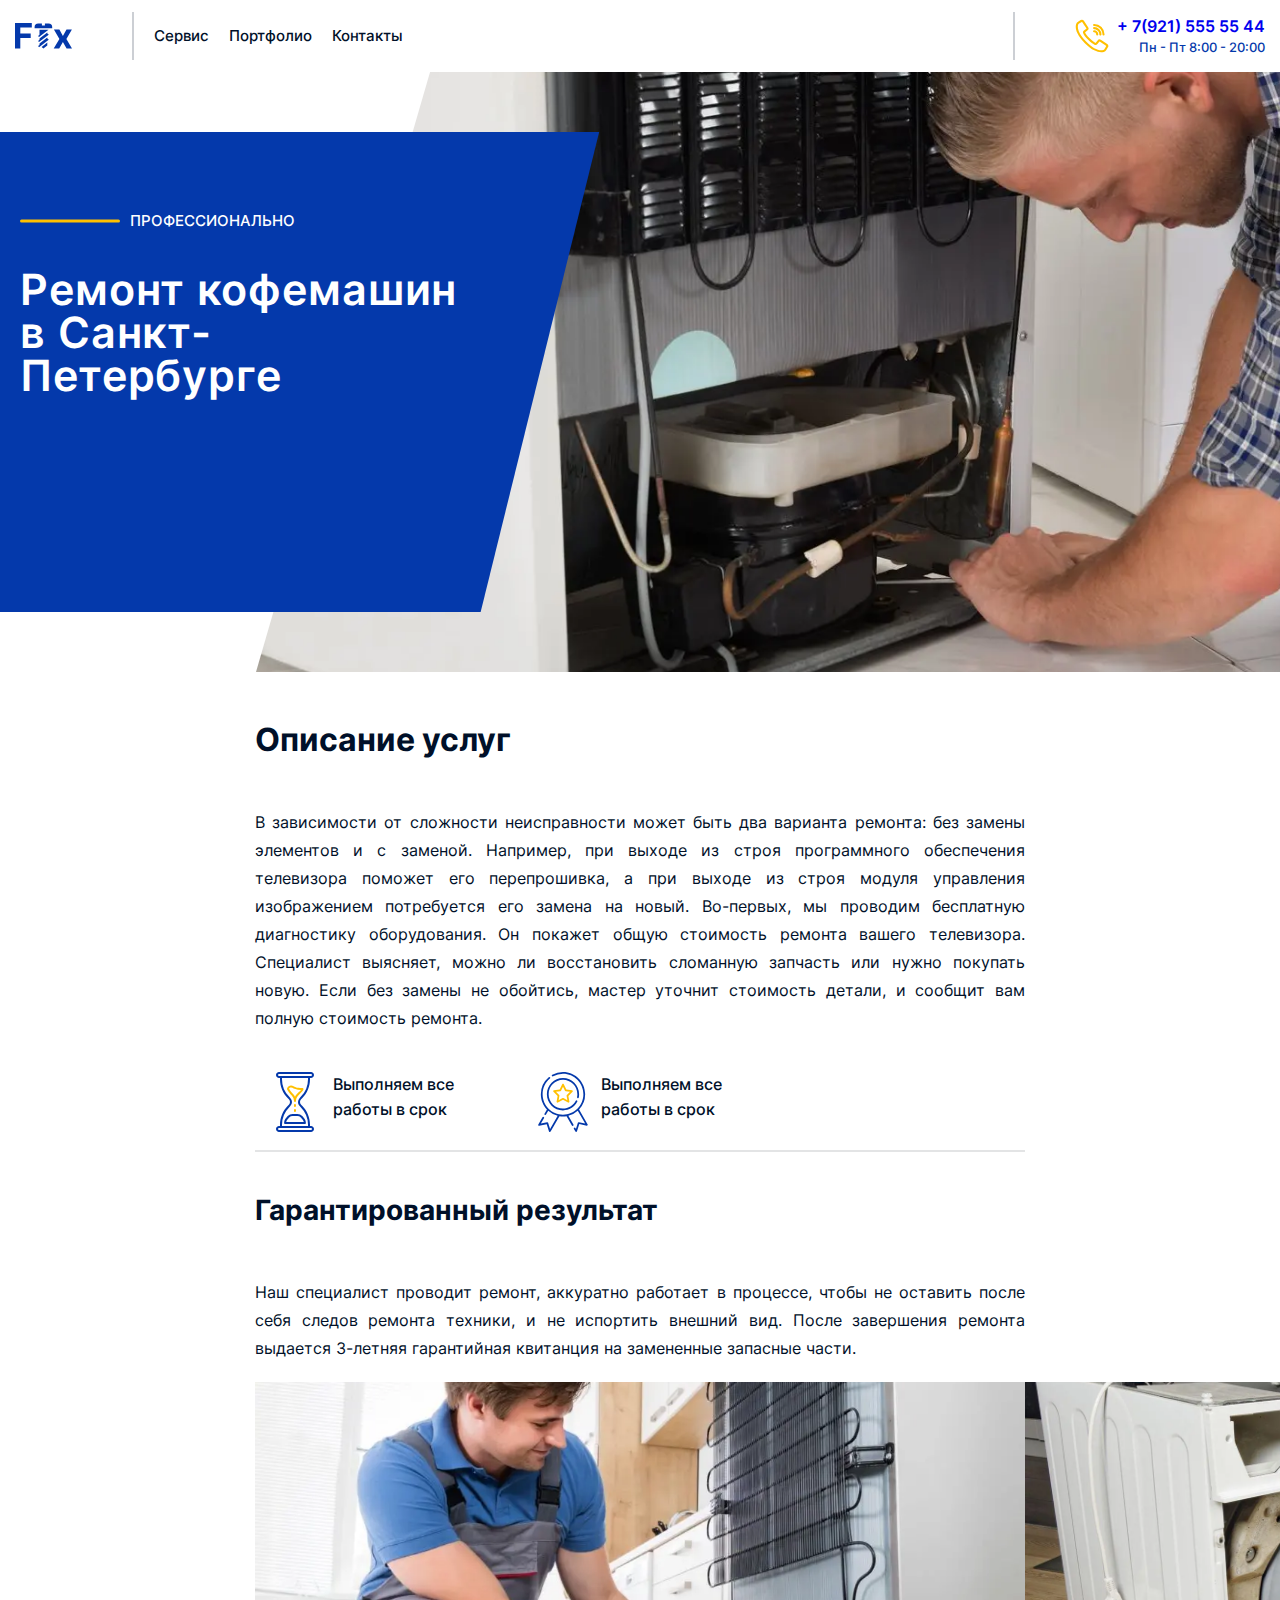
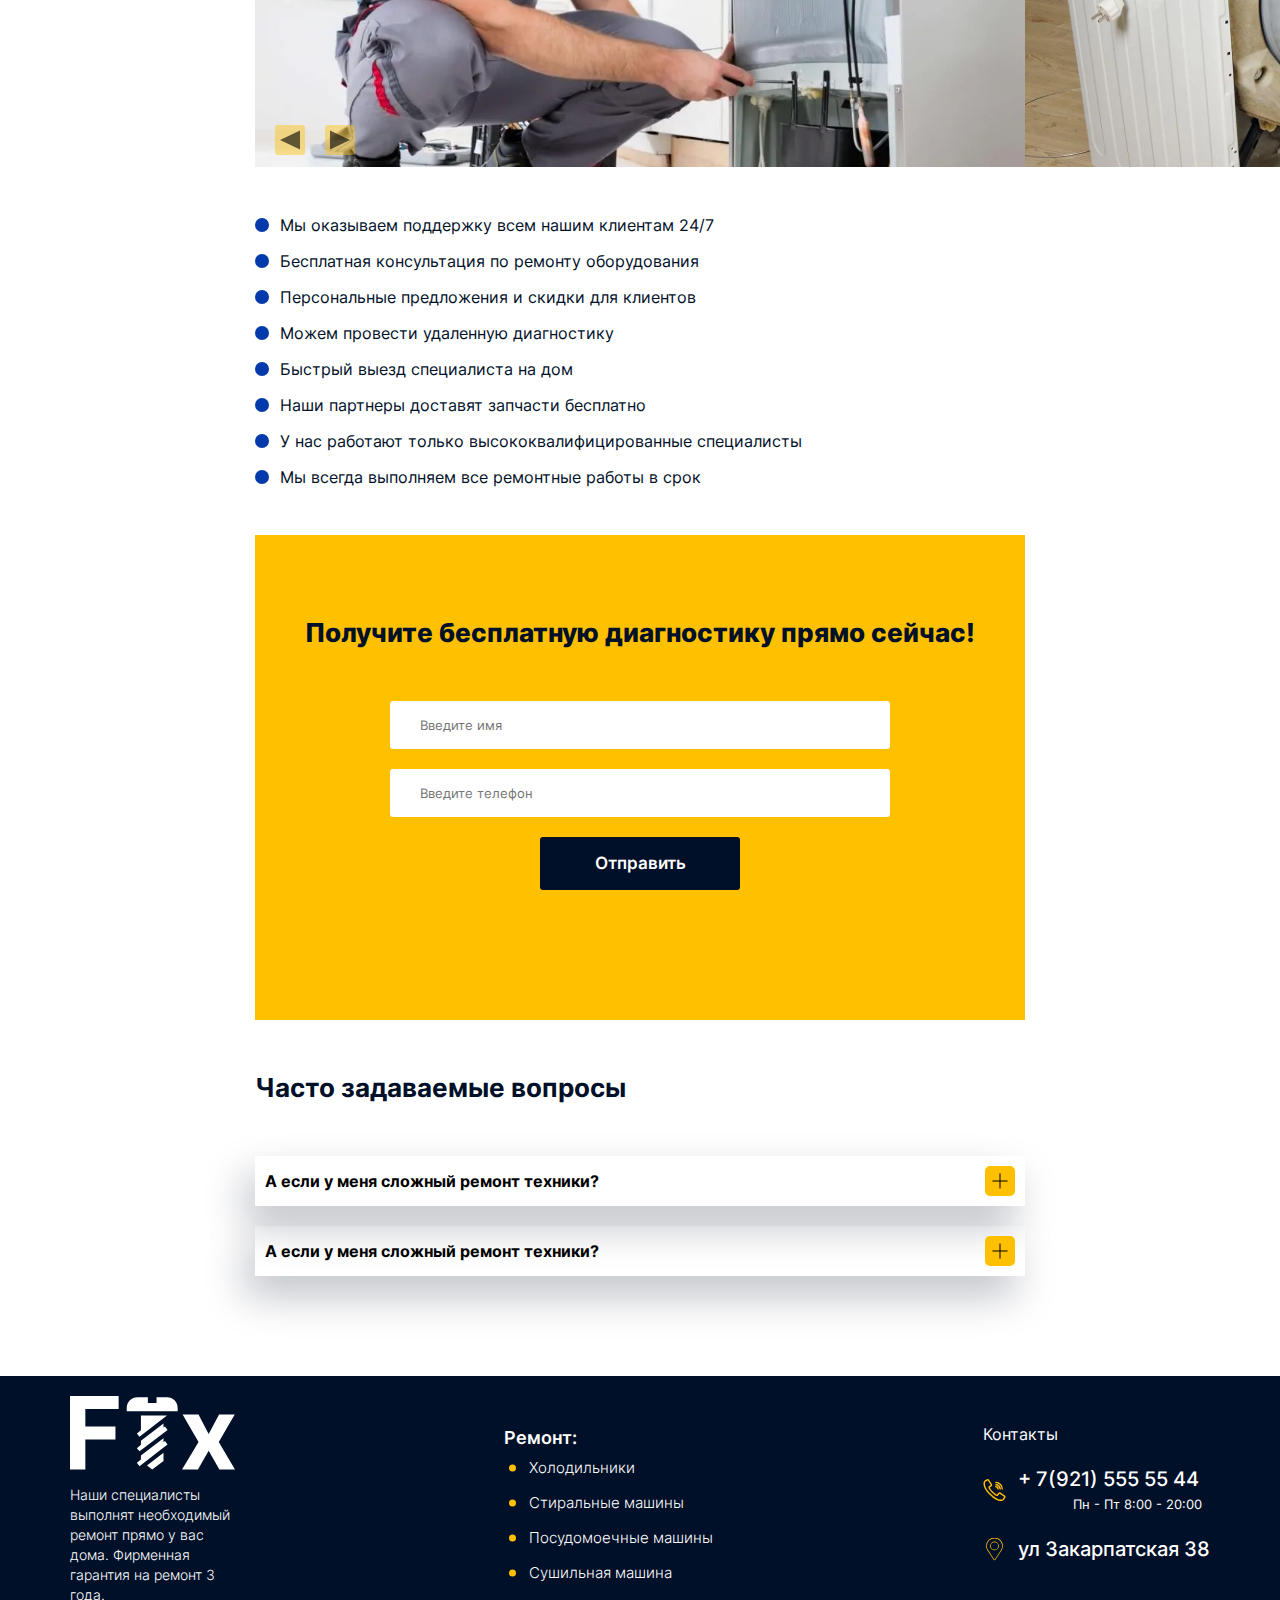
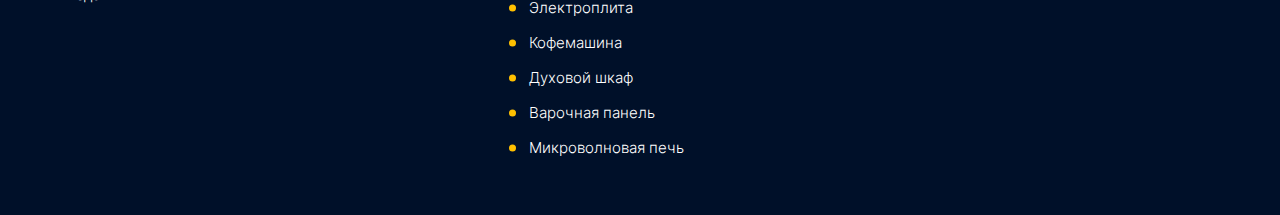
==== coffeemachine.html @ b2aaf870 "Add files via upload" ====
<!DOCTYPE html>
<html lang="ru">
  <head>
    <title>Ремонт кофемашин в Санкт-Петербурге | Название компании</title>
    <meta charset="UTF-8">
    <meta name="viewport" content="width=device-width, initial-scale=1.0">
    <meta name="description" content="Быстрый и качественный ремонт кофемашин любых марок в Санкт-Петербурге. Высококвалифицированные специалисты готовы решить любую проблему с вашей кофемашиной.">
    <meta name="keywords" content="">
    <meta name="format-detection" content="telephone=no">
    <link rel="stylesheet" href="css/libs/swiper-bundle.css">
    <link rel="stylesheet" href="css/style.min.css">
  </head>
  <body>
    <div class="wrapper">
      <header class="header">
        <div class="header__wrap _container _container_hd">
          <div class="header__logo"> <a href="index.html"> <img src="img/logo.svg" alt="логотип"></a></div>
          <div class="header__menu menu">
            <div class="menu__icon"><span></span></div>
            <nav class="menu__body">
              <ul class="menu__list">
                <li>
                  <button class="menu__link menu__link_btn">Cервис</button><span class="menu__arrow"></span>
                  <ul class="menu__sub-list">
                    <li><a class="menu__sub-link" href="refrigerator.html">Холодильник</a></li>
                    <li><a class="menu__sub-link" href="washer.html">Стиральная машина</a></li>
                    <li><a class="menu__sub-link" href="dishwasher.html">Посудомоечная машина</a></li>
                    <li><a class="menu__sub-link" href="dryer.html">Сушильная машина</a></li>
                    <li><a class="menu__sub-link" href="electric-stove.html">Электроплита</a></li>
                    <li><a class="menu__sub-link" href="coffeemachine.html">Кофемашина</a></li>
                    <li><a class="menu__sub-link" href="oven.html">Духовой шкаф</a></li>
                    <li><a class="menu__sub-link" href="cooktop.html">Варочная панель</a></li>
                    <li><a class="menu__sub-link" href="mikrovolnovka.html">Микроволновая печь</a></li>
                  </ul>
                </li>
                <li><a class="menu__link" href="portfolio.html">Портфолио</a></li>
                <li><a class="menu__link" href="contacts.html">Контакты</a></li>
              </ul>
            </nav>
          </div>
          <div class="header__contacts"> <a href="tel:+7111111111">+ 7(921) 555 55 44</a><span>Пн - Пт 8:00 - 20:00</span></div>
        </div>
      </header>
      <main class="main">
        <section class="intro">
          <div class="intro__wrapp _container_hd">
            <div class="intro__text"><span>профессионально</span>
              <h1>Ремонт кофемашин в Санкт-Петербурге</h1>
            </div>
            <div class="intro__img"> 
              <picture class="class">
                <source srcset="img/bg-main.webp" type="image/webp"/>
                <source srcset="img/bg-main.png" type="image/png"/><img src="img/bg-main.jpg" alt="ремонт бытовой техники"/>
              </picture>
            </div>
          </div>
        </section>
        <section class="description">
          <div class="description__wrap _container_single">
            <h2>Описание услуг</h2>
            <p>В зависимости от сложности неисправности может быть два варианта ремонта: без замены элементов и с заменой. Например, при выходе из строя программного обеспечения телевизора поможет его перепрошивка, а при выходе из строя модуля управления изображением потребуется его замена на новый. Во-первых, мы проводим бесплатную диагностику оборудования. Он покажет общую стоимость ремонта вашего телевизора. Специалист выясняет, можно ли восстановить сломанную запчасть или нужно покупать новую. Если без замены не обойтись, мастер уточнит стоимость детали, и сообщит вам полную стоимость ремонта.</p>
            <div class="advantag advantag_description">
              <div class="advantag__item"> 
                <div class="advantag__icon"> <img src="img/icons/clock.svg" alt="иконка"></div>
                <div class="advantag__title">Выполняем все работы в срок</div>
              </div>
              <div class="advantag__item"> 
                <div class="advantag__icon"> <img src="img/icons/warranty.svg" alt="иконка"></div>
                <div class="advantag__title">Выполняем все работы в срок</div>
              </div>
            </div>
            <h3>Гарантированный результат</h3>
            <p>Наш специалист проводит ремонт, аккуратно работает в процессе, чтобы не оставить после себя следов ремонта техники, и не испортить внешний вид. После завершения ремонта выдается 3-летняя гарантийная квитанция на замененные запасные части.</p>
            <div class="img-slider img-slider-article">
              <div class="swiper-wrapper">
                <div class="swiper-slide img-slider__item"> 
                  <picture class="class">
                    <source srcset="img/slid-01.webp" type="image/webp"/>
                    <source srcset="img/slid-01.png" type="image/png"/><img src="img/slid-01.jpg" alt=""/>
                  </picture>
                </div>
                <div class="swiper-slide img-slider__item"> 
                  <picture class="class">
                    <source srcset="img/slid-02.webp" type="image/webp"/>
                    <source srcset="img/slid-02.png" type="image/png"/><img src="img/slid-02.jpg" alt=""/>
                  </picture>
                </div>
                <div class="swiper-slide img-slider__item"> 
                  <picture class="class">
                    <source srcset="img/slid-03.webp" type="image/webp"/>
                    <source srcset="img/slid-03.png" type="image/png"/><img src="img/slid-03.jpg" alt=""/>
                  </picture>
                </div>
                <div class="swiper-slide img-slider__item"> 
                  <picture class="class">
                    <source srcset="img/slid-04.webp" type="image/webp"/>
                    <source srcset="img/slid-04.png" type="image/png"/><img src="img/slid-04.jpg" alt=""/>
                  </picture>
                </div>
              </div>
              <div class="slider-buttons">
                <button class="swiper-button-prev"></button>
                <button class="swiper-button-next"></button>
              </div>
            </div>
            <ul class="description__advantage-list advantage-list">
              <li>Мы оказываем поддержку всем нашим клиентам 24/7</li>
              <li>Бесплатная консультация по ремонту оборудования</li>
              <li>Персональные предложения и скидки для клиентов</li>
              <li>Можем провести удаленную диагностику</li>
              <li>Быстрый выезд специалиста на дом</li>
              <li>Наши партнеры доставят запчасти бесплатно</li>
              <li>У нас работают только высококвалифицированные специалисты</li>
              <li>Мы всегда выполняем все ремонтные работы в срок</li>
            </ul>
          </div>
        </section>
        <section class="feedback feedback-article _container_single">
          <div class="feedback__form feedback-article__form">
            <form class="form" action="#" method="POST" enctype="multipart/form-data"> 
              <h5 class="feedback-article__title">Получите бесплатную диагностику прямо сейчас!</h5>
              <label class="form__label">
                <input class="form__input input-name" type="text" data-validate-field="name" name="Имя" placeholder="Введите имя">
              </label>
              <label class="form__label">
                <input class="form__input input-tel" type="tel" data-validate-field="tel" name="Телефон" placeholder="Введите телефон">
              </label>
              <button class="form__button button">Отправить</button>
            </form>
          </div>
        </section>
        <section class="question">
          <div class="question__wrap _container_single">
            <h4>Часто задаваемые вопросы</h4>
            <ul class="accordion__list">
              <li class="accordion">
                <button class="accordion__control" aria-expanded="false"><span class="accordion__title">А если у меня сложный ремонт техники?</span><span class="accordion__icon"></span></button>
                <div class="accordion__content" aria-hidden="true">
                  <p>Наш специалист приедет к вам домой, проведет диагностику и предложит варианты решения проблемы. И только после вашего согласия начнется ремонт.</p>
                </div>
              </li>
              <li class="accordion">
                <button class="accordion__control" aria-expanded="false"><span class="accordion__title">А если у меня сложный ремонт техники?</span><span class="accordion__icon"></span></button>
                <div class="accordion__content" aria-hidden="true">
                  <p>Наш специалист приедет к вам домой, проведет диагностику и предложит варианты решения проблемы. И только после вашего согласия начнется ремонт.</p>
                </div>
              </li>
            </ul>
          </div>
        </section>
      </main>
      <footer class="footer">
        <div class="footer__wrap _container">
          <div class="footer__logo">
            <div class="footer__logo-img"><img src="img/logo-wite.svg" alt="логотип"></div>
            <div class="footer__descr">Наши специалисты выполнят необходимый ремонт прямо у вас дома. Фирменная гарантия на ремонт 3 года.</div>
          </div>
          <ul class="footer__menu">Ремонт:
            <li class="footer__item"><a class="footer__link" href="/refrigerator.html">Холодильники</a></li>
            <li class="footer__item"><a class="footer__link" href="/washer.html">Стиральные машины</a></li>
            <li class="footer__item"><a class="footer__link" href="/dishwasher.html">Посудомоечные машины</a></li>
            <li class="footer__item"><a class="footer__link" href="/dryer.html">Сушильная машина</a></li>
            <li class="footer__item"><a class="footer__link" href="/electric-stove.html">Электроплита</a></li>
            <li class="footer__item"><a class="footer__link" href="/coffeemachine.html">Кофемашина</a></li>
            <li class="footer__item"><a class="footer__link" href="/oven.html">Духовой шкаф</a></li>
            <li class="footer__item"><a class="footer__link" href="/cooktop.html">Варочная панель</a></li>
            <li class="footer__item"><a class="footer__link" href="/mikrovolnovka.html">Микроволновая печь</a></li>
          </ul>
          <div class="footer__contacts">Контакты<a class="footer__contacts-tel" href="tel:">+ 7(921) 555 55 44 <span>Пн - Пт 8:00 - 20:00</span></a>
            <div class="footer__contacts-locatio">ул Закарпатская 38</div>
          </div>
        </div>
      </footer>
    </div>
    <script src="js/libs/inputmask.min.js"></script>
    <script src="js/libs/just-validate.min.js"></script>
    <script src="js/libs/swiper-bundle.js"></script>
    <script src="js/script.min.js"></script>
  </body>
</html>
---- css/style.min.css ----
@font-face{font-family:Inter;font-display:swap;src:url(../fonts/Inter-Extra.woff) format("woff"),url(../fonts/Inter-Extra.woff2) format("woff2");font-weight:800;font-style:normal}@font-face{font-family:Inter;font-display:swap;src:url(../fonts/Inter-Bold.woff) format("woff"),url(../fonts/Inter-Bold.woff2) format("woff2");font-weight:700;font-style:normal}@font-face{font-family:Inter;font-display:swap;src:url(../fonts/Inter-SemiBold.woff) format("woff"),url(../fonts/Inter-SemiBold.woff2) format("woff2");font-weight:600;font-style:normal}@font-face{font-family:Inter;font-display:swap;src:url(../fonts/Inter-Medium.woff) format("woff"),url(../fonts/Inter-Medium.woff2) format("woff2");font-weight:500;font-style:normal}@font-face{font-family:Inter;font-display:swap;src:url(../fonts/Inter-Regular.woff) format("woff"),url(../fonts/Inter-Regular.woff2) format("woff2");font-weight:400;font-style:normal}@font-face{font-family:Inter;font-display:swap;src:url(../fonts/Inter-Light.woff) format("woff"),url(../fonts/Inter-Light.woff2) format("woff2");font-weight:300;font-style:normal}*{padding:0;margin:0;border:0;-webkit-transition:all 0s ease 0s;-o-transition:all 0s ease 0s;transition:all 0s ease 0s}*,:after,:before{-webkit-box-sizing:border-box;box-sizing:border-box}:active,:focus{outline:0}a:active,a:focus{outline:0}aside,footer,header,nav,section{display:block}body,html{height:100%;min-width:320px}body{line-height:1;font-family:inter;-ms-text-size-adjust:100%;-moz-text-size-adjust:100%;-webkit-text-size-adjust:100%}button,input,textarea{font-family:inter}input::-ms-clear{display:none}button{cursor:pointer}button::-moz-focus-inner{padding:0;border:0}a,a:visited{text-decoration:none}a:hover{text-decoration:none}ul li{list-style:none}img{vertical-align:top}h1,h2,h3,h4,h5,h6{font-weight:inherit;font-size:inherit}body{color:#001029;font-size:16px;font-style:normal;font-weight:400}body._lock{overflow:hidden}.wrapper{position:relative;width:100%;min-height:100%;overflow:hidden;display:-webkit-box;display:-ms-flexbox;display:flex;-webkit-box-orient:vertical;-webkit-box-direction:normal;-ms-flex-direction:column;flex-direction:column;-webkit-box-pack:justify;-ms-flex-pack:justify;justify-content:space-between}._container{max-width:1170px;padding:0 15px;margin:0 auto}._container_hd{padding:0 15px;max-width:1920px;margin:0 auto}._container_single{padding:0 15px;max-width:800px;margin:0 auto}h2,h3,h4,h5{font-weight:700;line-height:36px}h2{font-size:32px}h3{font-size:28px}h4,h5{font-size:26px}.title{display:inline-block;position:relative;padding:20px 0;color:#001029;text-align:right}.title__span{padding-left:120px;position:absolute;right:0;top:0;font-weight:500;font-size:15px;line-height:18px;text-transform:uppercase}.title__span::before{position:absolute;content:"";width:100px;height:3px;background-color:#ffc000;left:0;top:50%;-webkit-transform:translateY(-50%);-ms-transform:translateY(-50%);transform:translateY(-50%)}.title__title{font-size:32px;font-weight:800;line-height:42px}.title_wite{color:#fff}.menu__icon{display:none}.menu__body{padding:5px 0}.menu__list>li{position:relative;margin:0 0 0 20px}.menu__link{font-weight:500;font-size:15px;line-height:18px;color:#001029}.menu__link_btn{background:0 0}.menu__link:hover{color:#ffc000}.menu__sub-list{position:absolute;top:100%;left:0;background-color:#f8f8f8;min-width:350px}.menu__sub-list li{margin:0 0 10px 0}.menu__sub-list li:last-child{margin:0}.menu__sub-link{color:#001029;padding:15px 40px 15px 40px;display:block}.menu__sub-link:hover{background-color:#ffc000}.menu__arrow{display:none}body._pc .menu__list>li:hover .menu__sub-list{opacity:1;visibility:visible;-webkit-transform:translate(0,0);-ms-transform:translate(0,0);transform:translate(0,0);pointer-events:all;z-index:99}body._touch .menu__list>li{display:-webkit-box;display:-ms-flexbox;display:flex;-webkit-box-align:center;-ms-flex-align:center;align-items:center}body._touch .menu__link{-webkit-box-flex:1;-ms-flex:1 1 auto;flex:1 1 auto}body._touch .menu__arrow{display:block;width:0;height:0;margin:0 0 0 5px;-webkit-transition:-webkit-transform .3s ease 0s;transition:-webkit-transform .3s ease 0s;-o-transition:transform .3s ease 0s;transition:transform .3s ease 0s;transition:transform .3s ease 0s,-webkit-transform .3s ease 0s;border-left:5px solid transparent;border-right:5px solid transparent;border-top:10px solid #fff}body._touch .menu__list>li._active .menu__sub-list{opacity:1;visibility:visible;-webkit-transform:translate(0,0);-ms-transform:translate(0,0);transform:translate(0,0);pointer-events:all}body._touch .menu__list>li._active .menu__arrow{-webkit-transform:rotate(-180deg);-ms-transform:rotate(-180deg);transform:rotate(-180deg)}.header__wrap{height:72px;display:-webkit-box;display:-ms-flexbox;display:flex;-webkit-box-pack:justify;-ms-flex-pack:justify;justify-content:space-between;-webkit-box-align:center;-ms-flex-align:center;align-items:center}.header__logo{padding-left:15px}.header__menu{-webkit-box-flex:1;-ms-flex:1 1 100%;flex:1 1 100%;margin:0 60px;border-left:solid 2px #cccfd4;border-right:solid 2px #cccfd4}.header__contacts{padding-left:34px;padding-right:15px;-webkit-box-flex:0;-ms-flex:0 0 205px;flex:0 0 205px;text-align:right;font-weight:600;font-size:16px;line-height:19px;color:#0439ab;background-image:url(../img/icons/phone.svg);background-repeat:no-repeat;background-position:left center}.header__contacts span{margin-top:3px;display:block;font-weight:500;font-size:13px;line-height:16px}.intro{padding:80px 0;background-color:#0439ab}.intro__text{background-color:#0439ab;color:#fff}.intro__text span{position:relative;padding-left:110px;font-size:15px;font-weight:500;text-transform:uppercase}.intro__text span::before{content:"";position:absolute;z-index:1;height:3px;width:100px;left:0;top:50%;-webkit-transform:translateY(-50%);-ms-transform:translateY(-50%);transform:translateY(-50%);background-color:#ffc000;border-radius:3px}.intro__text h1{margin-top:40px;font-size:43px;font-weight:600;letter-spacing:.9px}.intro__img{display:none}.services__wrap{padding:100px 0;text-align:center}.services__list{padding:25px 0;display:-webkit-box;display:-ms-flexbox;display:flex;-webkit-box-orient:vertical;-webkit-box-direction:normal;-ms-flex-direction:column;flex-direction:column;text-align:left}.service{border:solid 1px #e3e4e5;border-radius:6px;margin:20px 0;padding:50px 50px 40px 50px;color:#001029;font-size:15px;font-weight:600;-webkit-transition:all .3s ease-in-out;-o-transition:all .3s ease-in-out;transition:all .3s ease-in-out;background-position:1160px;background-repeat:no-repeat;background-size:cover}.service__img{position:relative;margin-bottom:25px;width:60px;height:60px}.service__img img{position:absolute;left:0;top:0;width:100%;height:100%;-o-object-fit:contain;object-fit:contain}.service__img::before{position:absolute;content:"";right:-30px;top:-25px;width:75px;height:75px;border-radius:50%;background-color:#efefef}.service__title{margin-bottom:15px;font-size:20px}.service__price{color:#7e7f80;margin-bottom:80px}.service__link{position:relative;color:#001029}.service__link:after{content:"";position:absolute;right:-50px;top:50%;width:40px;height:40px;-webkit-transform:translateY(-50%);-ms-transform:translateY(-50%);transform:translateY(-50%);background-color:#ffc000;border-radius:5px}.service__link::before{content:"";-webkit-clip-path:polygon(40% 30%,40% 70%,60% 50%);clip-path:polygon(40% 30%,40% 70%,60% 50%);position:absolute;z-index:10;right:-50px;top:50%;width:40px;height:40px;-webkit-transform:translateY(-50%);-ms-transform:translateY(-50%);transform:translateY(-50%);background-color:#001029}.service:hover{background-position:center;background-repeat:no-repeat;background-size:cover;color:#fff}.service:hover .service__link,.service:hover .service__price{-webkit-transition:all .3s ease-in-out;-o-transition:all .3s ease-in-out;transition:all .3s ease-in-out;color:#fff}.work{position:relative}.work::before{position:absolute;z-index:1;content:"";height:150px;width:100%;-webkit-clip-path:polygon(0 0,100% 0,100% 100%,0 100%);clip-path:polygon(0 0,100% 0,100% 100%,0 100%);left:0;top:0;background-color:#e3e4e5}.work__number{padding:40px 0;z-index:5;position:relative}.number{display:-webkit-box;display:-ms-flexbox;display:flex;-webkit-box-pack:justify;-ms-flex-pack:justify;justify-content:space-between}.number__item{-webkit-box-flex:1;-ms-flex:1 0 140px;flex:1 0 140px;padding:10px}.number__value{display:inline-block;position:relative;font-weight:700;font-size:30px;color:#0439ab}.number__value_plus::after{position:absolute;content:"";width:20px;height:20px;right:-15px;top:-15px;background-image:url(../img/icons/plus.svg);background-size:contain;background-repeat:no-repeat}.number__value_precent::after{position:absolute;z-index:10;content:"";width:20px;height:20px;right:-15px;top:-15px;background-image:url(../img/icons/precent.svg);background-size:contain;background-repeat:no-repeat}.number__descr{font-weight:600;font-size:15px;line-height:22px}._no-webp .work-stage{background:-webkit-gradient(linear,left top,left bottom,from(rgba(4,57,171,.85))),url(../img/bg-work.png)}._no-webp .work-stage{background:-o-linear-gradient(rgba(4,57,171,.85)),url(../img/bg-work.png)}._no-webp .work-stage{background:linear-gradient(rgba(4,57,171,.85)),url(../img/bg-work.png)}.work-stage{margin-top:-50px;padding:100px 0;background-position:center}.work-stage__wrap{text-align:center}.work-stage__list{margin-top:50px;display:-webkit-box;display:-ms-flexbox;display:flex;-ms-flex-wrap:wrap;flex-wrap:wrap}.work-stage__item{-webkit-box-flex:1;-ms-flex:1 1 100%;flex:1 1 100%;color:#fff;margin:40px auto;padding:20px;-webkit-box-align:center;-ms-flex-align:center;align-items:center;z-index:3}.work-stage__img{position:relative;margin:0 auto;width:180px;height:180px;border-radius:50%;background-color:#fff}.work-stage__img img{position:absolute;width:60%;height:60%;left:50%;top:50%;-webkit-transform:translate(-50%,-50%);-ms-transform:translate(-50%,-50%);transform:translate(-50%,-50%);border-bottom:solid 3px #ffc000;-o-object-fit:contain;object-fit:contain}.work-stage__title{font-weight:700;font-size:26px;line-height:31px;margin:15px 0}.work-stage__descr{font-weight:400;font-size:15px;line-height:24px}.advantages{padding:110px 0}.advantages__wrap{display:-webkit-box;display:-ms-flexbox;display:flex;-webkit-box-orient:vertical;-webkit-box-direction:normal;-ms-flex-direction:column;flex-direction:column}.advantages__descr{text-align:center}.advantages__paragraph{font-size:15px;line-height:25px;text-align:justify;padding-bottom:30px}.advantages__items{text-align:left}.advantages__img-wrap{position:relative}.advantages__img{margin-top:50px;position:relative;width:100%;padding-bottom:100%;overflow:hidden}.advantages__img img{position:absolute;width:100%;height:auto;top:0;left:0}.advantages__number{color:#0439ab;padding:10px;position:absolute;width:100px;height:100px;bottom:-30px;right:0;background-color:#fff;border-left:solid 2px #ffc000;font-size:30px;font-weight:800;text-transform:uppercase;display:block}.advantages__number span{margin-top:10px;display:block;font-size:13px;font-weight:600;color:#001029;text-transform:none}.advantages__number::after{position:absolute;content:"";width:20px;height:20px;right:0;top:2px;background-image:url(../img/icons/plus.svg);background-size:contain;background-repeat:no-repeat}.advantag{display:-webkit-box;display:-ms-flexbox;display:flex;-ms-flex-wrap:wrap;flex-wrap:wrap;margin:0 -10px;margin-bottom:20px}.advantag__item{padding:10px;display:-webkit-box;display:-ms-flexbox;display:flex}.advantag__icon{position:relative;-webkit-box-flex:0;-ms-flex:0 0 60px;flex:0 0 60px;width:60px;height:60px}.advantag__icon img{position:absolute;width:100%;height:100%;left:0;top:0}.advantag__title{-webkit-box-flex:0;-ms-flex:0 1 180px;flex:0 1 180px;margin-left:8px;font-weight:500;font-size:16px;line-height:25px}.director{border-top:solid 1px #e3e4e5;padding-top:20px;display:-webkit-box;display:-ms-flexbox;display:flex;-webkit-box-align:center;-ms-flex-align:center;align-items:center}.director__img{position:relative;width:90px;height:90px;border-radius:50%;overflow:hidden}.director__img img{position:absolute;left:0;top:0;width:100%;height:100%;-o-object-fit:cover;object-fit:cover}.director__data{margin-left:30px;display:block;font-weight:500;font-size:18px;line-height:25px;text-transform:uppercase}.director__data span{display:block;font-size:15px;line-height:25px;color:#7e7f80;text-transform:none}.feedback{position:relative;background-color:#0439ab}.feedback__wrap{background-color:#e3e4e5;padding:40px 0}.feedback__contacts{display:-webkit-box;display:-ms-flexbox;display:flex;-webkit-box-orient:vertical;-webkit-box-direction:normal;-ms-flex-direction:column;flex-direction:column;-webkit-box-align:center;-ms-flex-align:center;align-items:center}.feedback__form{background-color:#ffc000;padding:50px 0}.title__descr{font-weight:500;font-size:11px;line-height:16px}.contacts-form__link{position:relative;font-weight:600;font-size:20px;line-height:25px;padding-left:60px;margin-top:40px}.contacts-form__link::before{position:absolute;content:"";width:40px;height:40px;left:0;top:50%;-webkit-transform:translateY(-50%);-ms-transform:translateY(-50%);transform:translateY(-50%);background-image:url(../img/icons/phone.svg);background-repeat:no-repeat;background-position:center;background-size:40%;background-color:#fff;border-radius:50%}.contacts-form__mode{position:absolute;left:62px;top:-15px;font-weight:500;font-size:13px;line-height:13px;color:#001029}.form{display:-webkit-box;display:-ms-flexbox;display:flex;-webkit-box-orient:vertical;-webkit-box-direction:normal;-ms-flex-direction:column;flex-direction:column;padding:80px 20px}.form__select{margin:0 auto 20px;padding:16px 30px 16px 30px;border-radius:3px;max-width:500px;width:100%}.form__label{margin:auto;margin-bottom:20px;max-width:500px;width:100%}.form__input{width:100%;padding:16px 30px 16px 30px;border-radius:3px}.form__button{margin:auto;border-radius:3px;padding:16px 30px 16px 30px;max-width:200px;width:100%;background-color:#001029;color:#fff;-webkit-transition:background-color .3s ease-in-out;-o-transition:background-color .3s ease-in-out;transition:background-color .3s ease-in-out;font-weight:600;font-size:17px;line-height:21px}.form__button:hover{background-color:#0439ab}.img-slider__item{position:relative;width:100%;padding-bottom:50%;overflow:hidden}.img-slider__item img{position:absolute;left:0;right:0;width:100%;height:100%;-o-object-fit:cover;object-fit:cover}.text-slider{position:relative;margin-top:50px;overflow:hidden;padding-bottom:50px}.text-slider__wrap{text-align:center}.text-slider__item{text-align:left}.text-slider__reviews{position:relative;font-weight:500;font-size:15px;line-height:24px;color:#4c4c4d;padding-left:20px;margin-bottom:20px}.text-slider__reviews::before{position:absolute;content:"";left:0;top:0;width:3px;height:100%;background-color:#ffc000}.text-slider__person{display:-webkit-box;display:-ms-flexbox;display:flex;-webkit-box-align:center;-ms-flex-align:center;align-items:center}.text-slider__img{position:relative;width:100px;height:100px;border-radius:50%;overflow:hidden}.text-slider__img img{position:absolute;left:0;top:0;width:100%;height:100%;-o-object-fit:cover;object-fit:cover}.text-slider__client{margin-left:30px;font-weight:600;font-size:18px;line-height:24px;color:#000}.text-slider__client span{display:block;font-weight:400;font-size:13px;line-height:24px;text-transform:uppercase;color:#001029}.slider-buttons{width:100px;height:40px;position:absolute;z-index:5;left:50%;bottom:0;-webkit-transform:translateX(-50%);-ms-transform:translateX(-50%);transform:translateX(-50%)}.swiper-button-next,.swiper-button-prev{position:absolute;width:30px;height:30px;border-radius:3px;background-color:#ffc000}.swiper-button-next::after,.swiper-button-prev::after{content:"";width:100%;height:100%;background-repeat:no-repeat;background-position:center;background-size:20px 20px}.swiper-button-prev::after{background-image:url(../img/icons/arow-l.svg)}.swiper-button-next::after{background-image:url(../img/icons/arow-r.svg)}.footer{background-color:#001029;padding:20px 0}.footer__logo-img{position:relative;width:165px;height:74px}.footer__logo-img img{position:absolute;left:0;top:0;width:100%;height:100%;-o-object-fit:contain;object-fit:contain}.footer__descr{max-width:480px;margin-top:15px;color:#fff;font-weight:300;font-size:14px;line-height:20px}.footer__menu{margin:30px 0;font-weight:600;font-size:18px;line-height:24px;color:#fff}.footer__item{padding:5px}.footer__link{position:relative;padding-left:20px;font-weight:300;font-size:15px;line-height:24px;color:#fff;-webkit-transition:all .3s ease-in-out;-o-transition:all .3s ease-in-out;transition:all .3s ease-in-out}.footer__link::before{position:absolute;content:"";left:0;top:50%;-webkit-transform:translateY(-50%);-ms-transform:translateY(-50%);transform:translateY(-50%);width:7px;height:7px;border-radius:50%;background-color:#ffc000}.footer__link:hover{color:#ffc000}.footer__contacts{color:#fff}.footer__contacts-tel{position:relative;padding-left:35px;margin:25px 0;font-weight:500;font-size:20px;line-height:24px;display:block;color:#fff}.footer__contacts-tel span{margin-top:5px;padding-left:55px;display:block;font-weight:400;font-size:13px;line-height:16px}.footer__contacts-tel::before{position:absolute;content:"";left:0;top:50%;-webkit-transform:translateY(-50%);-ms-transform:translateY(-50%);transform:translateY(-50%);width:23px;height:23px;background-image:url(../img/icons/phone.svg);background-repeat:no-repeat;background-size:contain}.footer__contacts-locatio{position:relative;padding-left:35px;font-weight:500;font-size:20px;line-height:24px}.footer__contacts-locatio::before{position:absolute;content:"";left:0;top:50%;-webkit-transform:translateY(-50%);-ms-transform:translateY(-50%);transform:translateY(-50%);width:23px;height:23px;background-image:url(../img/icons/location.svg);background-repeat:no-repeat;background-size:contain}.description h2,.description h3,.description h4,.description h5,.question h2,.question h3,.question h4,.question h5{margin:50px 0}.description__wrap p,.question__wrap p{line-height:28px;text-align:justify}.advantag_description{position:relative;margin:30px 0 50px}.advantag_description::after{position:absolute;content:"";width:100%;height:2px;bottom:-10px;left:0;background-color:#e3e4e5}.img-slider-article{position:relative;margin:20px 0;width:100%}.img-slider-article>.slider-buttons{left:60px}.img-slider-article button{background-color:rgba(255,192,0,.43)}.img-slider-article button::after{opacity:.6}.img-slider-article button:hover{-webkit-box-shadow:0 0 10px 1px rgba(255,192,0,.7098039216);box-shadow:0 0 10px 1px rgba(255,192,0,.7098039216)}.advantage-list{margin-top:50px}.advantage-list li{position:relative;margin:20px 0;padding-left:25px}.advantage-list li::before{position:absolute;content:"";left:0;top:50%;-webkit-transform:translateY(-50%);-ms-transform:translateY(-50%);transform:translateY(-50%);width:14px;height:14px;background-color:#0439ab;border-radius:50%;-webkit-transition:background-color .3s ease-in-out;-o-transition:background-color .3s ease-in-out;transition:background-color .3s ease-in-out}.advantage-list li:hover::before{background-color:#ffc000}.feedback-article{margin-top:50px;background-color:transparent}.feedback-article__title{margin-bottom:50px;text-align:center;font-weight:800}.feedback-article::after{display:none}.question{margin-bottom:100px}.question h5{font-size:18px;font-weight:600}.accordion{padding:10px;-webkit-box-shadow:-10px 20px 40px rgba(0,16,41,.25);box-shadow:-10px 20px 40px rgba(0,16,41,.25);margin-bottom:20px}.accordion__control{width:100%;background-color:transparent;cursor:pointer}.accordion__content{max-height:0;opacity:0;overflow:hidden;will-change:max-height;-webkit-transition:all .3s ease-out;-o-transition:all .3s ease-out;transition:all .3s ease-out;-webkit-box-sizing:content-box;box-sizing:content-box}.accordion__title{font-weight:700;font-size:1.17em}.accordion__icon{-webkit-transition:-webkit-transform .3s ease-out;transition:-webkit-transform .3s ease-out;-o-transition:transform .3s ease-out;transition:transform .3s ease-out;transition:transform .3s ease-out,-webkit-transform .3s ease-out}.open .accordion__icon{-webkit-transform:rotate(45deg);-ms-transform:rotate(45deg);transform:rotate(45deg)}.open .accordion__content{opacity:1;padding:20px}.accordion__control{display:-webkit-box;display:-ms-flexbox;display:flex;-webkit-box-align:center;-ms-flex-align:center;align-items:center;-webkit-box-pack:justify;-ms-flex-pack:justify;justify-content:space-between}.accordion__control::-webkit-details-marker{display:none}.accordion__icon{position:relative;display:inline-block;width:30px;height:30px;border-radius:5px;background-color:#ffc000}.accordion__icon::before{content:"";position:absolute;left:50%;top:50%;width:50%;height:1px;background-color:#000;-webkit-transform:translate(-50%,-50%);-ms-transform:translate(-50%,-50%);transform:translate(-50%,-50%)}.accordion__icon::after{content:"";position:absolute;left:50%;top:50%;width:1px;height:50%;background-color:#000;-webkit-transform:translate(-50%,-50%);-ms-transform:translate(-50%,-50%);transform:translate(-50%,-50%)}@media (min-width:481px){._container_hd{padding:0}.intro{background-color:transparent;padding:0}.intro__wrapp{position:relative}.intro__text{height:80%;max-width:450px;position:absolute;z-index:5;top:50%;-webkit-transform:translateY(-50%);-ms-transform:translateY(-50%);transform:translateY(-50%);padding:80px 80px 80px 20px;-webkit-clip-path:polygon(0 0,99.86% 0,80.11% 100%,0 100%);clip-path:polygon(0 0,99.86% 0,80.11% 100%,0 100%)}.intro__text h1{max-width:440px}.intro__img{margin-left:auto;display:block;position:relative;height:500px;width:80%;-webkit-clip-path:polygon(17% 0,100% 0,100% 100%,0 100%);clip-path:polygon(17% 0,100% 0,100% 100%,0 100%);overflow:hidden}.intro__img img{position:absolute;right:0;left:0;width:150%;height:100%;-o-object-fit:cover;object-fit:cover}.contacts-form__link{font-size:35px;line-height:40px}.contacts-form__link::before{width:50px;height:50px;background-size:70%}}@media (min-width:641px){.title__span{font-size:15px}.title__title{font-size:48px;line-height:50px}.services__list{-webkit-box-pack:center;-ms-flex-pack:center;justify-content:center;-webkit-box-orient:horizontal;-webkit-box-direction:normal;-ms-flex-direction:row;flex-direction:row;-ms-flex-wrap:wrap;flex-wrap:wrap;margin:0 -10px}.service{-webkit-box-flex:1;-ms-flex:1 1 360px;flex:1 1 360px;margin:10px}.work::before{-webkit-clip-path:polygon(0 0,88% 0,82% 100%,0 100%);clip-path:polygon(0 0,88% 0,82% 100%,0 100%)}.number{-webkit-box-pack:start;-ms-flex-pack:start;justify-content:start}.number__item{-webkit-box-flex:0;-ms-flex:0 1 180px;flex:0 1 180px;padding:10px}.work-stage__item{-webkit-box-flex:0;-ms-flex:0 0 50%;flex:0 0 50%}}@media (min-width:768px){.menu__list{display:-webkit-box;display:-ms-flexbox;display:flex;-webkit-box-align:center;-ms-flex-align:center;align-items:center}.menu__list>li{padding:10px 0}.menu__sub-list{-webkit-transform:translate(0,10%);-ms-transform:translate(0,10%);transform:translate(0,10%);opacity:0;visibility:hidden;pointer-events:none;-webkit-transition:all .3s ease 0s;-o-transition:all .3s ease 0s;transition:all .3s ease 0s}}@media (min-width:961px){.intro__text{max-width:600px;width:100%}.intro__img{height:600px}.work::before{height:180px}.number{-webkit-box-pack:start;-ms-flex-pack:start;justify-content:start}.number__item{-webkit-box-flex:0;-ms-flex:0 1 250px;flex:0 1 250px;padding:10px}.number__value{font-size:60px}}@media (min-width:1025px){.work-stage{position:relative}.work-stage::before{content:"";position:absolute;z-index:2;left:0;bottom:320px;width:100%;height:200px;background-image:url(../img/line.svg);background-size:cover;background-repeat:no-repeat;background-position:center center}.work-stage__item{-webkit-box-flex:0;-ms-flex:0 0 25%;flex:0 0 25%}.work-stage__item_move{padding-top:50px}.advantages__wrap{-webkit-box-orient:horizontal;-webkit-box-direction:normal;-ms-flex-direction:row;flex-direction:row}.advantages__descr{padding-right:40px}.advantages__img-wrap{-webkit-box-align:stretch;-ms-flex-align:stretch;align-items:stretch;-webkit-box-flex:0;-ms-flex:0 0 35%;flex:0 0 35%}.advantages__img{height:100%}.advantag{-ms-flex-wrap:nowrap;flex-wrap:nowrap}.feedback{margin-top:100px}.feedback__wrap{position:absolute;z-index:5;width:100%;left:0;top:-126px;-webkit-clip-path:polygon(10% 0,100% 0,100% 100%,0 100%);clip-path:polygon(10% 0,100% 0,100% 100%,0 100%);margin-left:6%}.feedback__form{padding-top:100px}.footer__wrap{display:-webkit-box;display:-ms-flexbox;display:flex;-webkit-box-pack:justify;-ms-flex-pack:justify;justify-content:space-between}.footer__logo{-webkit-box-flex:0;-ms-flex:0 0 168px;flex:0 0 168px}.footer__contacts{margin-top:30px}.feedback-article{margin-top:50px}.feedback-article__form{padding-top:0}}@media (min-width:1281px){.intro__text{max-width:900px;width:100%}.service{-webkit-box-flex:0;-ms-flex:0 1 360px;flex:0 1 360px}.feedback{height:800px}._no-webp .feedback::after{background-image:url(../img/feedback.jpg)}.feedback::after{position:absolute;z-index:1;content:"";right:0;top:0;width:70%;height:100%;-webkit-clip-path:polygon(10% 0,100% 0,100% 100%,0 100%);clip-path:polygon(10% 0,100% 0,100% 100%,0 100%);background-repeat:no-repeat;background-position:center;background-size:cover}.feedback__contacts{-webkit-box-orient:horizontal;-webkit-box-direction:normal;-ms-flex-direction:row;flex-direction:row;-webkit-box-pack:end;-ms-flex-pack:end;justify-content:end}.feedback__form{position:relative;top:50%;-webkit-transform:translateY(-50%);-ms-transform:translateY(-50%);transform:translateY(-50%);width:50%;z-index:3}.contacts-form__link{margin:auto;-webkit-box-flex:0;-ms-flex:0 0 400px;flex:0 0 400px}.feedback__contacts .title{margin-right:50px;-webkit-box-flex:1;-ms-flex:1 0 500px;flex:1 0 500px}.reviews{background-color:#f0f1f2}.reviews__wrap{display:-webkit-box;display:-ms-flexbox;display:flex;-webkit-box-align:center;-ms-flex-align:center;align-items:center;padding-right:max(15px,(100% - 1530px) / 2)}.img-slider{-webkit-clip-path:polygon(0 .2%,100% 0,75% 100%,0 100%);clip-path:polygon(0 .2%,100% 0,75% 100%,0 100%);position:relative;width:calc(100% - 490px - 30px)}.img-slider__item{position:relative;width:100%;height:700px;padding-bottom:0;overflow:hidden}.img-slider__item img{position:absolute;left:0;right:0;width:100%;height:100%;-o-object-fit:cover;object-fit:cover}.text-slider{-webkit-clip-path:polygon(20% 0,100% 0,100% 100%,0 100%);clip-path:polygon(20% 0,100% 0,100% 100%,0 100%);padding:130px;background-color:#f0f1f2;position:relative;margin-left:-400px}.feedback-article{height:auto}.img-slider-article{width:100%;-webkit-clip-path:polygon(0 0,100% 0,100% 100%,0 100%);clip-path:polygon(0 0,100% 0,100% 100%,0 100%)}.feedback-article__form{top:0;-webkit-transform:translateY(0);-ms-transform:translateY(0);transform:translateY(0);width:100%}}@media (max-width:768px){.menu{padding-right:15px}.menu__link{color:#fff}.menu__icon{z-index:99;display:block;position:relative;width:30px;height:18px;cursor:pointer}.menu__icon span,.menu__icon::after,.menu__icon::before{left:0;position:absolute;height:14%;width:100%;-webkit-transition:all .3s ease 0s;-o-transition:all .3s ease 0s;transition:all .3s ease 0s;background-color:#0439ab}.menu__icon::after,.menu__icon::before{content:""}.menu__icon::before{top:0}.menu__icon::after{bottom:0}.menu__icon span{top:50%;-webkit-transform:scale(1) translate(0,-50%);-ms-transform:scale(1) translate(0,-50%);transform:scale(1) translate(0,-50%)}.menu__icon._active span{-webkit-transform:scale(0) translate(0,-50%);-ms-transform:scale(0) translate(0,-50%);transform:scale(0) translate(0,-50%)}.menu__icon._active::before{top:50%;-webkit-transform:rotate(-45deg) translate(0,-50%);-ms-transform:rotate(-45deg) translate(0,-50%);transform:rotate(-45deg) translate(0,-50%);background-color:#ffc000}.menu__icon._active::after{bottom:50%;-webkit-transform:rotate(45deg) translate(0,50%);-ms-transform:rotate(45deg) translate(0,50%);transform:rotate(45deg) translate(0,50%);background-color:#ffc000}.menu__body{position:fixed;z-index:98;top:0;left:-100%;width:100%;height:100%;background-color:rgba(0,16,41,.97);padding:100px 30px 30px 30px;-webkit-transition:left .3s ease 0s;-o-transition:left .3s ease 0s;transition:left .3s ease 0s;overflow:auto}.menu__body._active{left:0}.menu__body::before{content:"";width:100%;top:0;left:0;height:70px;z-index:2}.menu__list>li{-ms-flex-wrap:wrap;flex-wrap:wrap;margin:0 0 30px 0}.menu__list>li:last-child{margin-bottom:0}.menu__list>li._active .menu__sub-list{display:block}.menu__link{font-size:24px;text-align:left;letter-spacing:2px}.menu__sub-list{position:relative;background-color:rgba(0,16,41,.97);-webkit-box-flex:1;-ms-flex:1 1 100%;flex:1 1 100%;margin:20px 0 0 0;display:none}.menu__sub-link{font-size:20px;color:#fff}.header__menu{border-left:none;border-right:none;-webkit-box-flex:0;-ms-flex:0 0 30px;flex:0 0 30px;-webkit-box-ordinal-group:4;-ms-flex-order:3;order:3;margin:0}.header__contacts{padding:10px 0 10px 34px}.header__contacts span{display:none}}@media (max-width:480px){.header__contacts{display:none}}._webp .work-stage{background:-webkit-gradient(linear,left top,left bottom,from(rgba(4,57,171,.85))),url(../img/bg-work.webp)}._webp .work-stage{background:-o-linear-gradient(rgba(4,57,171,.85)),url(../img/bg-work.webp)}._webp .work-stage{background:linear-gradient(rgba(4,57,171,.85)),url(../img/bg-work.webp)}@media (min-width:1281px){._webp .feedback::after{background-image:url(../img/feedback.webp)}}
/*# sourceMappingURL=style.min.css.map */
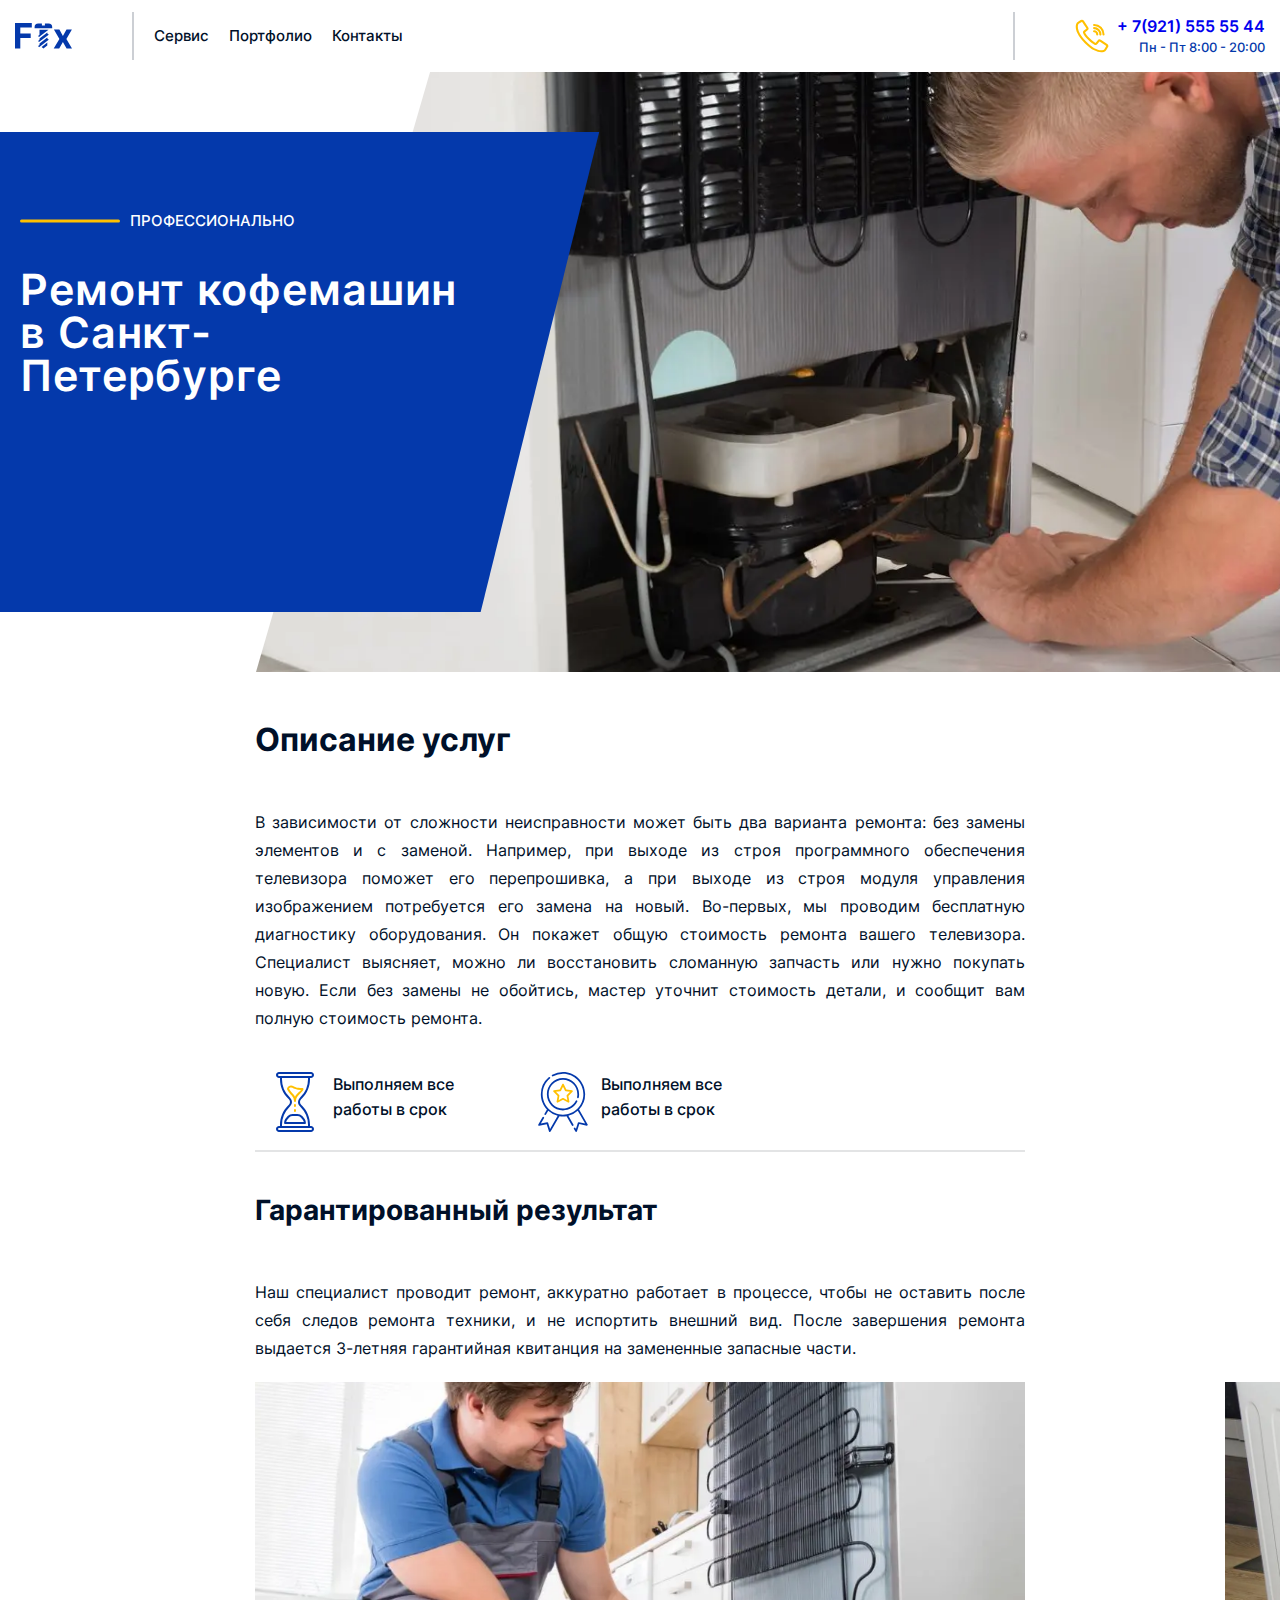
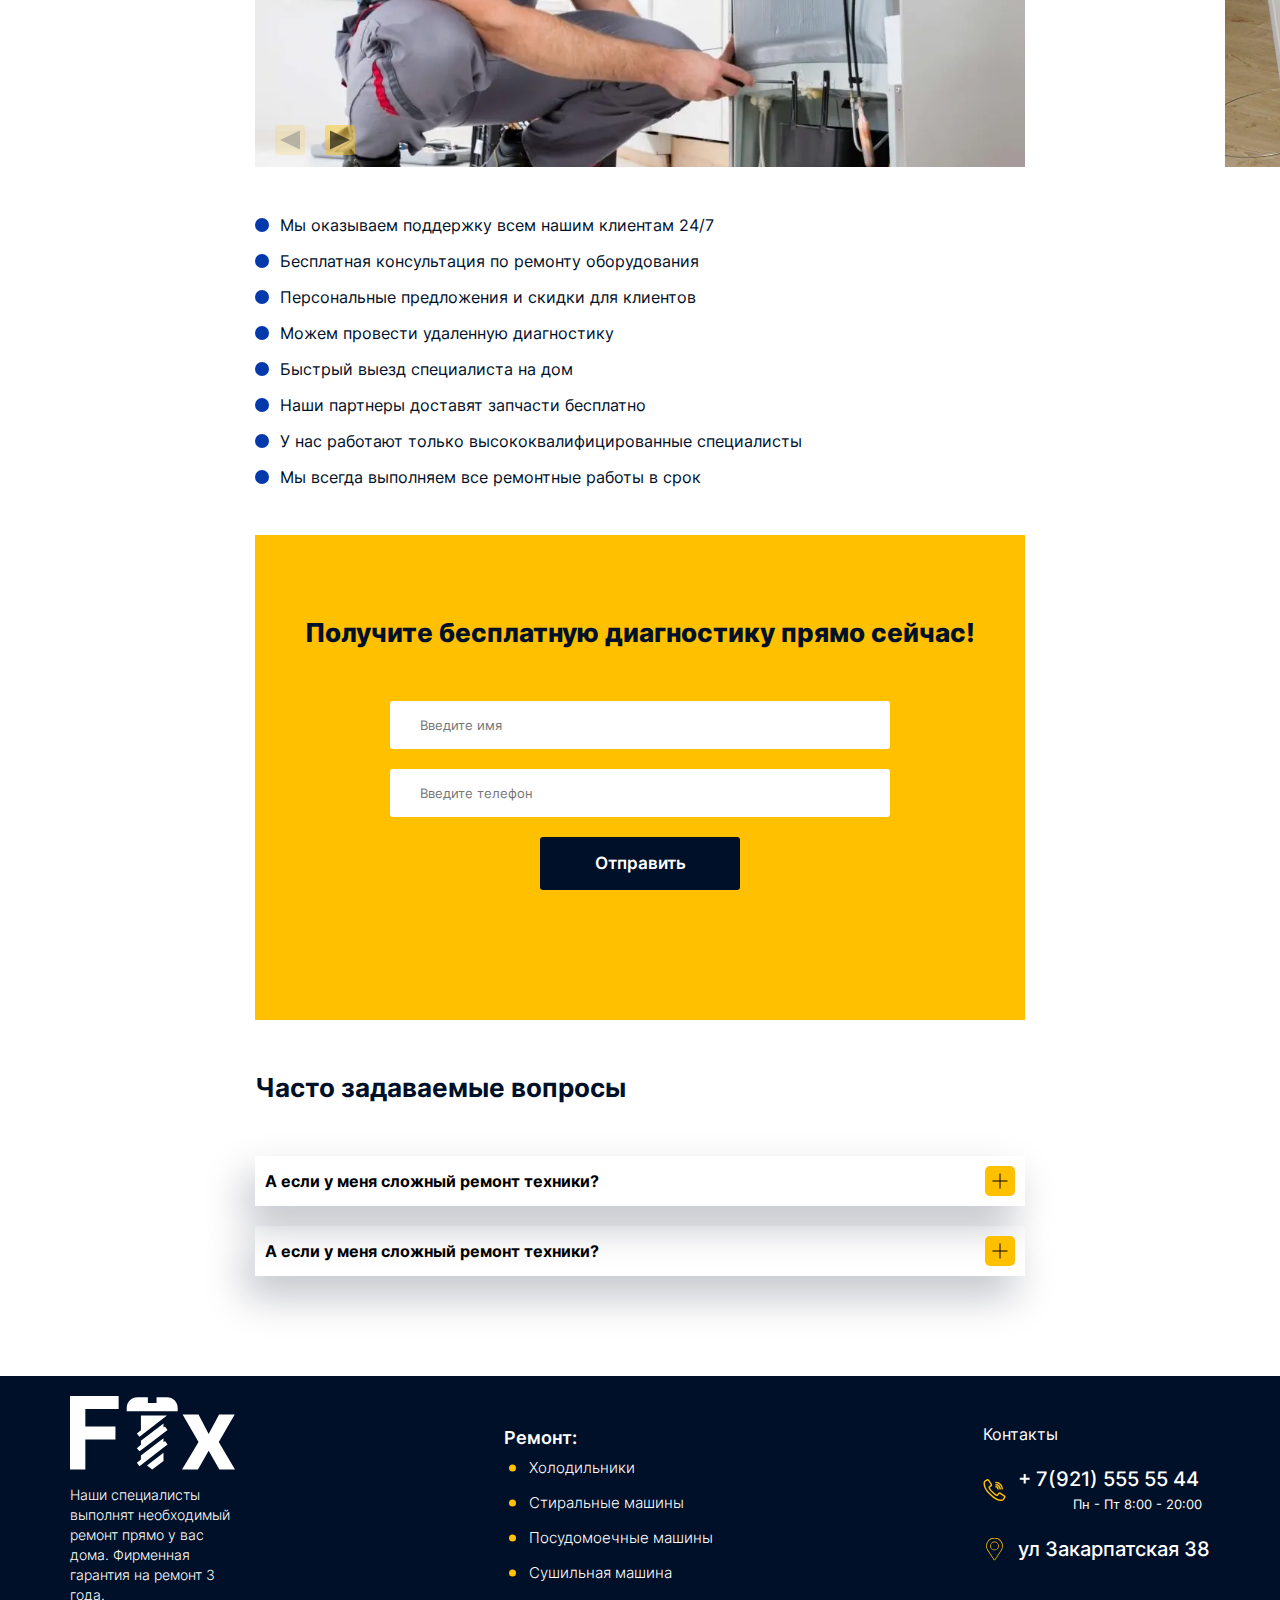
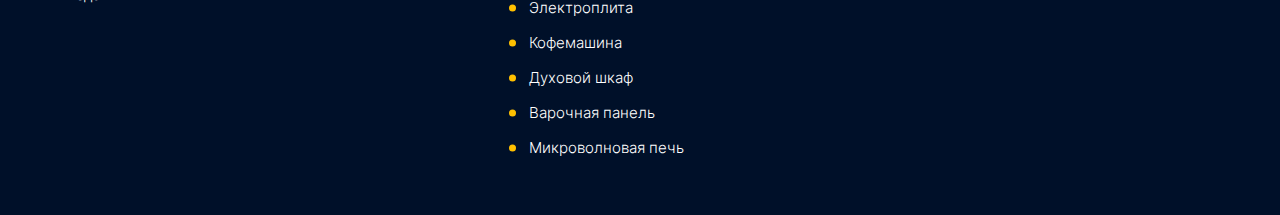
==== commit b75f088e: "Add files via upload" ====
--- a/coffeemachine.html
+++ b/coffeemachine.html
@@ -175,6 +175,7 @@
     <script src="js/libs/inputmask.min.js"></script>
     <script src="js/libs/just-validate.min.js"></script>
     <script src="js/libs/swiper-bundle.js"></script>
+    <script src="js/script-services.js"></script>
     <script src="js/script.min.js"></script>
   </body>
 </html>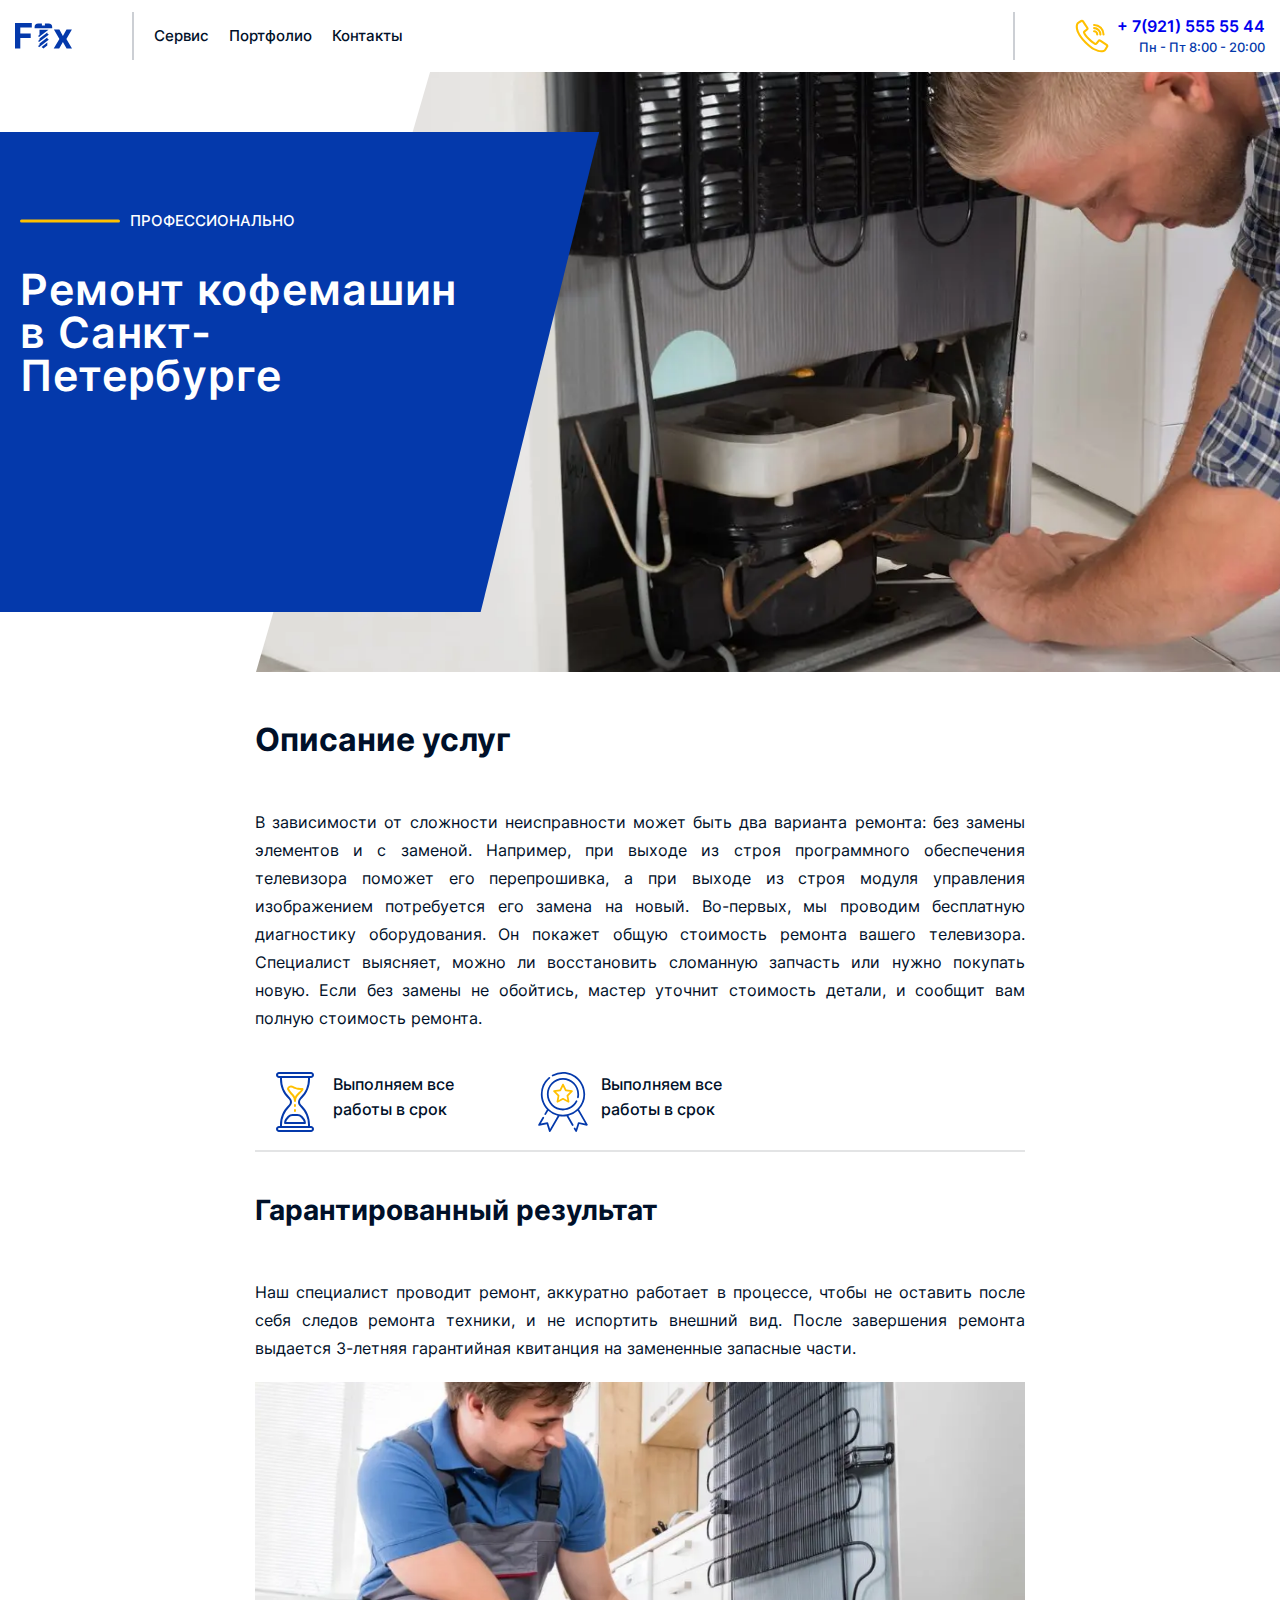
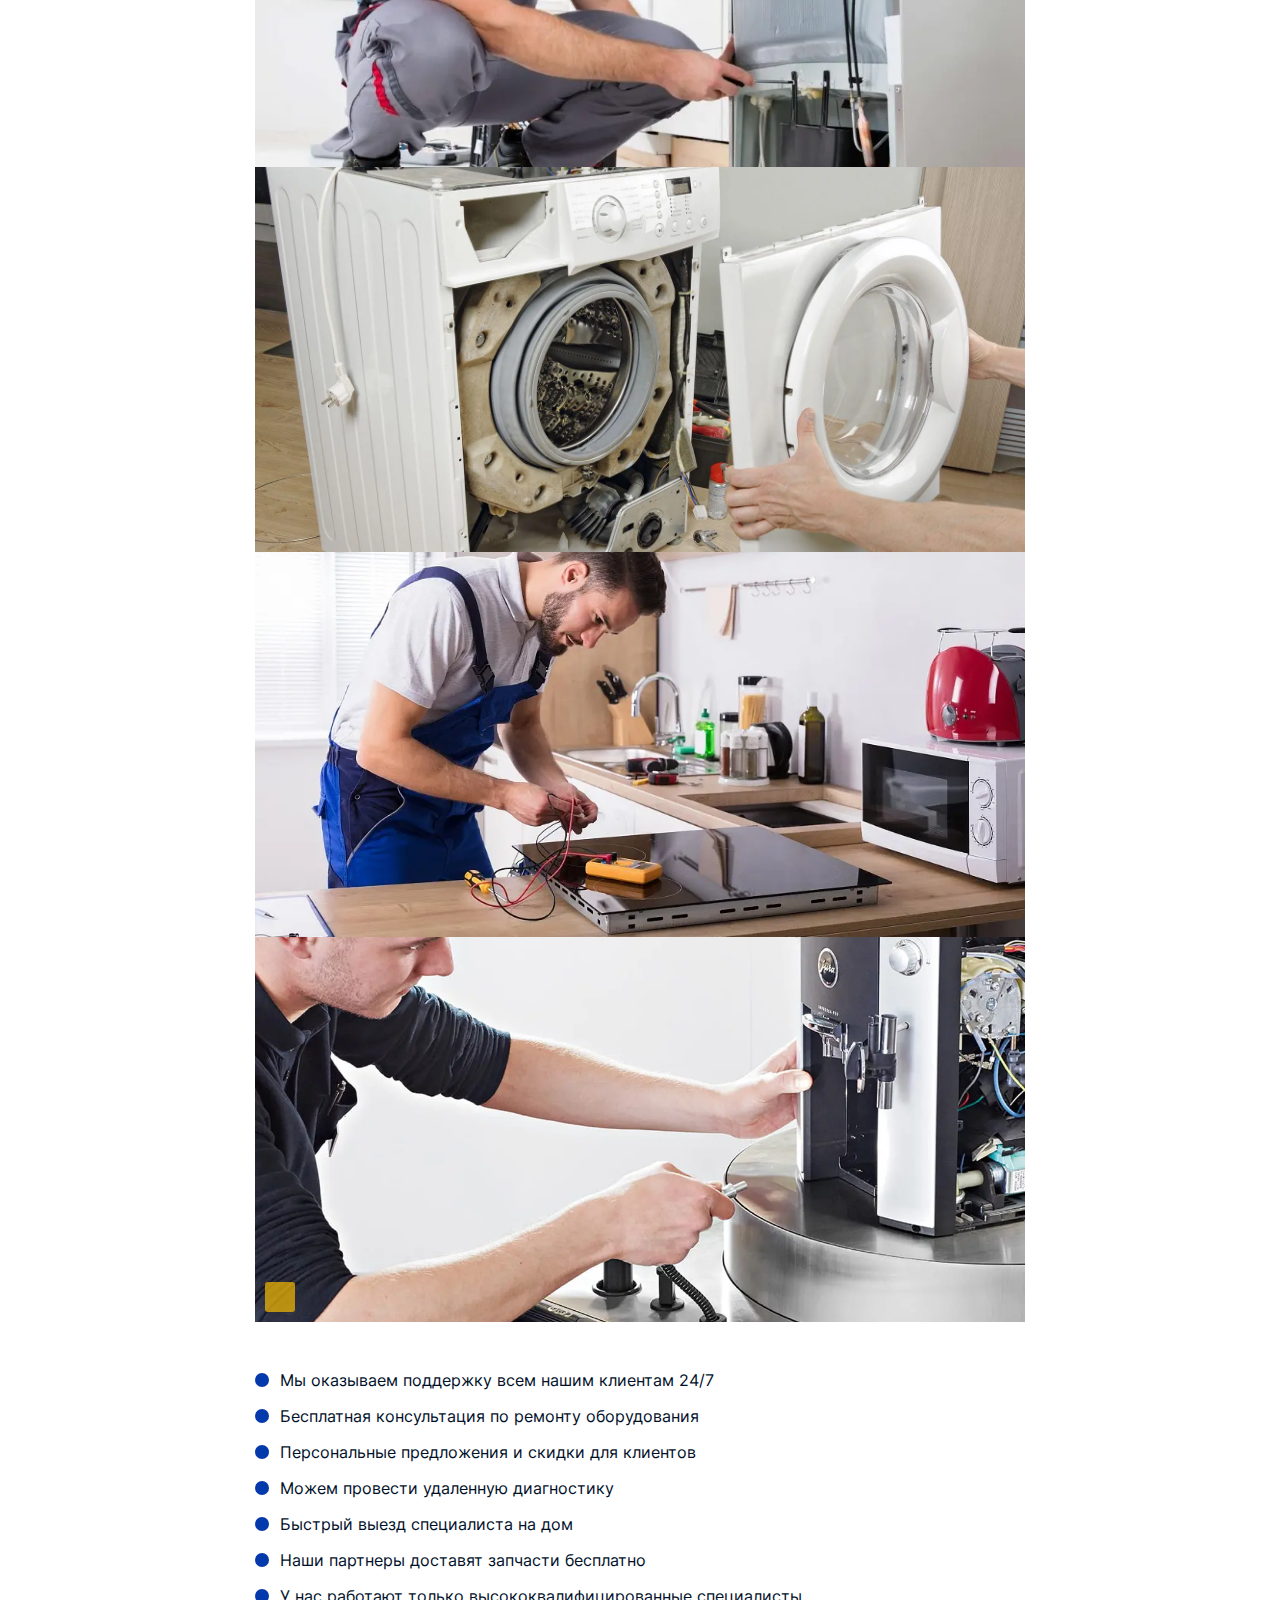
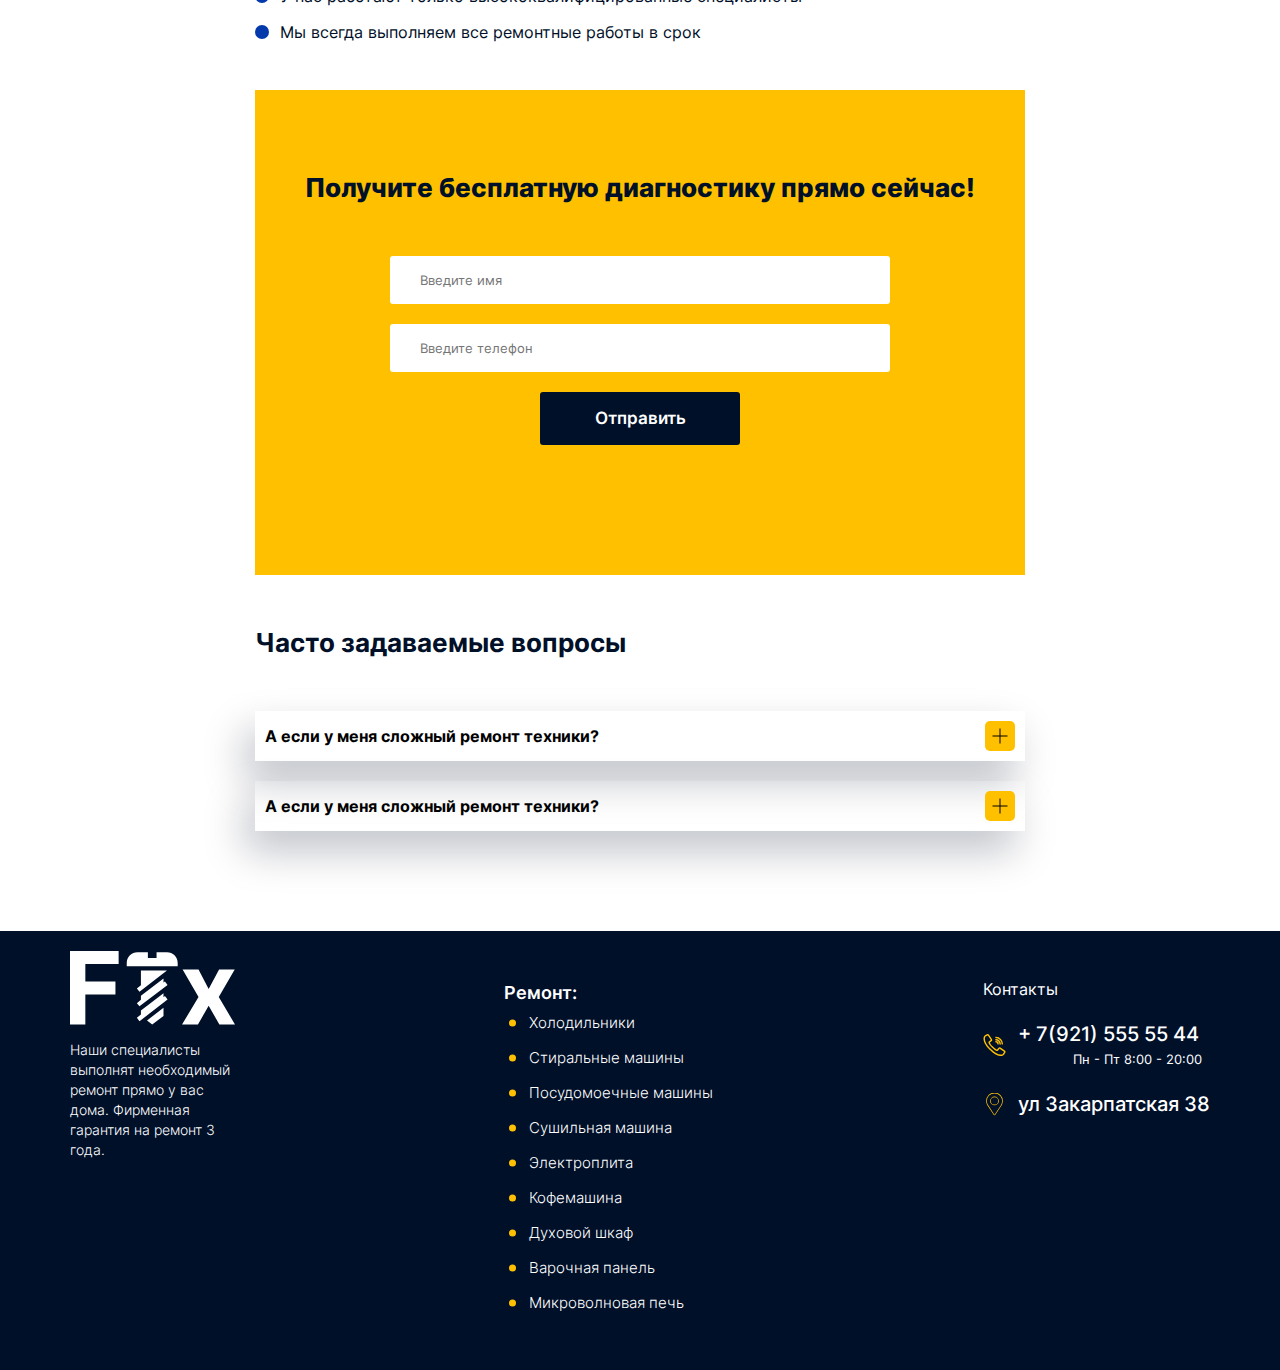
==== commit afccc3c7: "Add files via upload" ====
--- a/coffeemachine.html
+++ b/coffeemachine.html
@@ -7,9 +7,13 @@
     <meta name="description" content="Быстрый и качественный ремонт кофемашин любых марок в Санкт-Петербурге. Высококвалифицированные специалисты готовы решить любую проблему с вашей кофемашиной.">
     <meta name="keywords" content="">
     <meta name="format-detection" content="telephone=no">
-    <link rel="stylesheet" href="css/libs/swiper-bundle.css">
-    <link rel="stylesheet" href="css/style.min.css">
+    <link rel="icon" href="img/favicons/favicon.ico" sizes="any">
+    <link rel="icon" href="img/favicons/icon.svg" type="image/svg+xml">
+    <link rel="apple-touch-icon" href="img/favicons/apple-touch-icon.png">
+    <link rel="manifest" href="manifest.webmanifest">
   </head>
+  <link rel="stylesheet" href="css/libs/swiper-bundle.css">
+  <link rel="stylesheet" href="css/style.min.css">
   <body>
     <div class="wrapper">
       <header class="header">
@@ -174,8 +178,8 @@
     </div>
     <script src="js/libs/inputmask.min.js"></script>
     <script src="js/libs/just-validate.min.js"></script>
-    <script src="js/libs/swiper-bundle.js"></script>
-    <script src="js/script-services.js"></script>
+    <script src="js/libs/swiper-bundle.min.js"></script>
+    <script src="js/script-services.min.js"></script>
     <script src="js/script.min.js"></script>
   </body>
 </html>--- a/css/style.min.css
+++ b/css/style.min.css
@@ -1,2 +1,2 @@
-@font-face{font-family:Inter;font-display:swap;src:url(../fonts/Inter-Extra.woff) format("woff"),url(../fonts/Inter-Extra.woff2) format("woff2");font-weight:800;font-style:normal}@font-face{font-family:Inter;font-display:swap;src:url(../fonts/Inter-Bold.woff) format("woff"),url(../fonts/Inter-Bold.woff2) format("woff2");font-weight:700;font-style:normal}@font-face{font-family:Inter;font-display:swap;src:url(../fonts/Inter-SemiBold.woff) format("woff"),url(../fonts/Inter-SemiBold.woff2) format("woff2");font-weight:600;font-style:normal}@font-face{font-family:Inter;font-display:swap;src:url(../fonts/Inter-Medium.woff) format("woff"),url(../fonts/Inter-Medium.woff2) format("woff2");font-weight:500;font-style:normal}@font-face{font-family:Inter;font-display:swap;src:url(../fonts/Inter-Regular.woff) format("woff"),url(../fonts/Inter-Regular.woff2) format("woff2");font-weight:400;font-style:normal}@font-face{font-family:Inter;font-display:swap;src:url(../fonts/Inter-Light.woff) format("woff"),url(../fonts/Inter-Light.woff2) format("woff2");font-weight:300;font-style:normal}*{padding:0;margin:0;border:0;-webkit-transition:all 0s ease 0s;-o-transition:all 0s ease 0s;transition:all 0s ease 0s}*,:after,:before{-webkit-box-sizing:border-box;box-sizing:border-box}:active,:focus{outline:0}a:active,a:focus{outline:0}aside,footer,header,nav,section{display:block}body,html{height:100%;min-width:320px}body{line-height:1;font-family:inter;-ms-text-size-adjust:100%;-moz-text-size-adjust:100%;-webkit-text-size-adjust:100%}button,input,textarea{font-family:inter}input::-ms-clear{display:none}button{cursor:pointer}button::-moz-focus-inner{padding:0;border:0}a,a:visited{text-decoration:none}a:hover{text-decoration:none}ul li{list-style:none}img{vertical-align:top}h1,h2,h3,h4,h5,h6{font-weight:inherit;font-size:inherit}body{color:#001029;font-size:16px;font-style:normal;font-weight:400}body._lock{overflow:hidden}.wrapper{position:relative;width:100%;min-height:100%;overflow:hidden;display:-webkit-box;display:-ms-flexbox;display:flex;-webkit-box-orient:vertical;-webkit-box-direction:normal;-ms-flex-direction:column;flex-direction:column;-webkit-box-pack:justify;-ms-flex-pack:justify;justify-content:space-between}._container{max-width:1170px;padding:0 15px;margin:0 auto}._container_hd{padding:0 15px;max-width:1920px;margin:0 auto}._container_single{padding:0 15px;max-width:800px;margin:0 auto}h2,h3,h4,h5{font-weight:700;line-height:36px}h2{font-size:32px}h3{font-size:28px}h4,h5{font-size:26px}.title{display:inline-block;position:relative;padding:20px 0;color:#001029;text-align:right}.title__span{padding-left:120px;position:absolute;right:0;top:0;font-weight:500;font-size:15px;line-height:18px;text-transform:uppercase}.title__span::before{position:absolute;content:"";width:100px;height:3px;background-color:#ffc000;left:0;top:50%;-webkit-transform:translateY(-50%);-ms-transform:translateY(-50%);transform:translateY(-50%)}.title__title{font-size:32px;font-weight:800;line-height:42px}.title_wite{color:#fff}.menu__icon{display:none}.menu__body{padding:5px 0}.menu__list>li{position:relative;margin:0 0 0 20px}.menu__link{font-weight:500;font-size:15px;line-height:18px;color:#001029}.menu__link_btn{background:0 0}.menu__link:hover{color:#ffc000}.menu__sub-list{position:absolute;top:100%;left:0;background-color:#f8f8f8;min-width:350px}.menu__sub-list li{margin:0 0 10px 0}.menu__sub-list li:last-child{margin:0}.menu__sub-link{color:#001029;padding:15px 40px 15px 40px;display:block}.menu__sub-link:hover{background-color:#ffc000}.menu__arrow{display:none}body._pc .menu__list>li:hover .menu__sub-list{opacity:1;visibility:visible;-webkit-transform:translate(0,0);-ms-transform:translate(0,0);transform:translate(0,0);pointer-events:all;z-index:99}body._touch .menu__list>li{display:-webkit-box;display:-ms-flexbox;display:flex;-webkit-box-align:center;-ms-flex-align:center;align-items:center}body._touch .menu__link{-webkit-box-flex:1;-ms-flex:1 1 auto;flex:1 1 auto}body._touch .menu__arrow{display:block;width:0;height:0;margin:0 0 0 5px;-webkit-transition:-webkit-transform .3s ease 0s;transition:-webkit-transform .3s ease 0s;-o-transition:transform .3s ease 0s;transition:transform .3s ease 0s;transition:transform .3s ease 0s,-webkit-transform .3s ease 0s;border-left:5px solid transparent;border-right:5px solid transparent;border-top:10px solid #fff}body._touch .menu__list>li._active .menu__sub-list{opacity:1;visibility:visible;-webkit-transform:translate(0,0);-ms-transform:translate(0,0);transform:translate(0,0);pointer-events:all}body._touch .menu__list>li._active .menu__arrow{-webkit-transform:rotate(-180deg);-ms-transform:rotate(-180deg);transform:rotate(-180deg)}.header__wrap{height:72px;display:-webkit-box;display:-ms-flexbox;display:flex;-webkit-box-pack:justify;-ms-flex-pack:justify;justify-content:space-between;-webkit-box-align:center;-ms-flex-align:center;align-items:center}.header__logo{padding-left:15px}.header__menu{-webkit-box-flex:1;-ms-flex:1 1 100%;flex:1 1 100%;margin:0 60px;border-left:solid 2px #cccfd4;border-right:solid 2px #cccfd4}.header__contacts{padding-left:34px;padding-right:15px;-webkit-box-flex:0;-ms-flex:0 0 205px;flex:0 0 205px;text-align:right;font-weight:600;font-size:16px;line-height:19px;color:#0439ab;background-image:url(../img/icons/phone.svg);background-repeat:no-repeat;background-position:left center}.header__contacts span{margin-top:3px;display:block;font-weight:500;font-size:13px;line-height:16px}.intro{padding:80px 0;background-color:#0439ab}.intro__text{background-color:#0439ab;color:#fff}.intro__text span{position:relative;padding-left:110px;font-size:15px;font-weight:500;text-transform:uppercase}.intro__text span::before{content:"";position:absolute;z-index:1;height:3px;width:100px;left:0;top:50%;-webkit-transform:translateY(-50%);-ms-transform:translateY(-50%);transform:translateY(-50%);background-color:#ffc000;border-radius:3px}.intro__text h1{margin-top:40px;font-size:43px;font-weight:600;letter-spacing:.9px}.intro__img{display:none}.services__wrap{padding:100px 0;text-align:center}.services__list{padding:25px 0;display:-webkit-box;display:-ms-flexbox;display:flex;-webkit-box-orient:vertical;-webkit-box-direction:normal;-ms-flex-direction:column;flex-direction:column;text-align:left}.service{border:solid 1px #e3e4e5;border-radius:6px;margin:20px 0;padding:50px 50px 40px 50px;color:#001029;font-size:15px;font-weight:600;-webkit-transition:all .3s ease-in-out;-o-transition:all .3s ease-in-out;transition:all .3s ease-in-out;background-position:1160px;background-repeat:no-repeat;background-size:cover}.service__img{position:relative;margin-bottom:25px;width:60px;height:60px}.service__img img{position:absolute;left:0;top:0;width:100%;height:100%;-o-object-fit:contain;object-fit:contain}.service__img::before{position:absolute;content:"";right:-30px;top:-25px;width:75px;height:75px;border-radius:50%;background-color:#efefef}.service__title{margin-bottom:15px;font-size:20px}.service__price{color:#7e7f80;margin-bottom:80px}.service__link{position:relative;color:#001029}.service__link:after{content:"";position:absolute;right:-50px;top:50%;width:40px;height:40px;-webkit-transform:translateY(-50%);-ms-transform:translateY(-50%);transform:translateY(-50%);background-color:#ffc000;border-radius:5px}.service__link::before{content:"";-webkit-clip-path:polygon(40% 30%,40% 70%,60% 50%);clip-path:polygon(40% 30%,40% 70%,60% 50%);position:absolute;z-index:10;right:-50px;top:50%;width:40px;height:40px;-webkit-transform:translateY(-50%);-ms-transform:translateY(-50%);transform:translateY(-50%);background-color:#001029}.service:hover{background-position:center;background-repeat:no-repeat;background-size:cover;color:#fff}.service:hover .service__link,.service:hover .service__price{-webkit-transition:all .3s ease-in-out;-o-transition:all .3s ease-in-out;transition:all .3s ease-in-out;color:#fff}.work{position:relative}.work::before{position:absolute;z-index:1;content:"";height:150px;width:100%;-webkit-clip-path:polygon(0 0,100% 0,100% 100%,0 100%);clip-path:polygon(0 0,100% 0,100% 100%,0 100%);left:0;top:0;background-color:#e3e4e5}.work__number{padding:40px 0;z-index:5;position:relative}.number{display:-webkit-box;display:-ms-flexbox;display:flex;-webkit-box-pack:justify;-ms-flex-pack:justify;justify-content:space-between}.number__item{-webkit-box-flex:1;-ms-flex:1 0 140px;flex:1 0 140px;padding:10px}.number__value{display:inline-block;position:relative;font-weight:700;font-size:30px;color:#0439ab}.number__value_plus::after{position:absolute;content:"";width:20px;height:20px;right:-15px;top:-15px;background-image:url(../img/icons/plus.svg);background-size:contain;background-repeat:no-repeat}.number__value_precent::after{position:absolute;z-index:10;content:"";width:20px;height:20px;right:-15px;top:-15px;background-image:url(../img/icons/precent.svg);background-size:contain;background-repeat:no-repeat}.number__descr{font-weight:600;font-size:15px;line-height:22px}._no-webp .work-stage{background:-webkit-gradient(linear,left top,left bottom,from(rgba(4,57,171,.85))),url(../img/bg-work.png)}._no-webp .work-stage{background:-o-linear-gradient(rgba(4,57,171,.85)),url(../img/bg-work.png)}._no-webp .work-stage{background:linear-gradient(rgba(4,57,171,.85)),url(../img/bg-work.png)}.work-stage{margin-top:-50px;padding:100px 0;background-position:center}.work-stage__wrap{text-align:center}.work-stage__list{margin-top:50px;display:-webkit-box;display:-ms-flexbox;display:flex;-ms-flex-wrap:wrap;flex-wrap:wrap}.work-stage__item{-webkit-box-flex:1;-ms-flex:1 1 100%;flex:1 1 100%;color:#fff;margin:40px auto;padding:20px;-webkit-box-align:center;-ms-flex-align:center;align-items:center;z-index:3}.work-stage__img{position:relative;margin:0 auto;width:180px;height:180px;border-radius:50%;background-color:#fff}.work-stage__img img{position:absolute;width:60%;height:60%;left:50%;top:50%;-webkit-transform:translate(-50%,-50%);-ms-transform:translate(-50%,-50%);transform:translate(-50%,-50%);border-bottom:solid 3px #ffc000;-o-object-fit:contain;object-fit:contain}.work-stage__title{font-weight:700;font-size:26px;line-height:31px;margin:15px 0}.work-stage__descr{font-weight:400;font-size:15px;line-height:24px}.advantages{padding:110px 0}.advantages__wrap{display:-webkit-box;display:-ms-flexbox;display:flex;-webkit-box-orient:vertical;-webkit-box-direction:normal;-ms-flex-direction:column;flex-direction:column}.advantages__descr{text-align:center}.advantages__paragraph{font-size:15px;line-height:25px;text-align:justify;padding-bottom:30px}.advantages__items{text-align:left}.advantages__img-wrap{position:relative}.advantages__img{margin-top:50px;position:relative;width:100%;padding-bottom:100%;overflow:hidden}.advantages__img img{position:absolute;width:100%;height:auto;top:0;left:0}.advantages__number{color:#0439ab;padding:10px;position:absolute;width:100px;height:100px;bottom:-30px;right:0;background-color:#fff;border-left:solid 2px #ffc000;font-size:30px;font-weight:800;text-transform:uppercase;display:block}.advantages__number span{margin-top:10px;display:block;font-size:13px;font-weight:600;color:#001029;text-transform:none}.advantages__number::after{position:absolute;content:"";width:20px;height:20px;right:0;top:2px;background-image:url(../img/icons/plus.svg);background-size:contain;background-repeat:no-repeat}.advantag{display:-webkit-box;display:-ms-flexbox;display:flex;-ms-flex-wrap:wrap;flex-wrap:wrap;margin:0 -10px;margin-bottom:20px}.advantag__item{padding:10px;display:-webkit-box;display:-ms-flexbox;display:flex}.advantag__icon{position:relative;-webkit-box-flex:0;-ms-flex:0 0 60px;flex:0 0 60px;width:60px;height:60px}.advantag__icon img{position:absolute;width:100%;height:100%;left:0;top:0}.advantag__title{-webkit-box-flex:0;-ms-flex:0 1 180px;flex:0 1 180px;margin-left:8px;font-weight:500;font-size:16px;line-height:25px}.director{border-top:solid 1px #e3e4e5;padding-top:20px;display:-webkit-box;display:-ms-flexbox;display:flex;-webkit-box-align:center;-ms-flex-align:center;align-items:center}.director__img{position:relative;width:90px;height:90px;border-radius:50%;overflow:hidden}.director__img img{position:absolute;left:0;top:0;width:100%;height:100%;-o-object-fit:cover;object-fit:cover}.director__data{margin-left:30px;display:block;font-weight:500;font-size:18px;line-height:25px;text-transform:uppercase}.director__data span{display:block;font-size:15px;line-height:25px;color:#7e7f80;text-transform:none}.feedback{position:relative;background-color:#0439ab}.feedback__wrap{background-color:#e3e4e5;padding:40px 0}.feedback__contacts{display:-webkit-box;display:-ms-flexbox;display:flex;-webkit-box-orient:vertical;-webkit-box-direction:normal;-ms-flex-direction:column;flex-direction:column;-webkit-box-align:center;-ms-flex-align:center;align-items:center}.feedback__form{background-color:#ffc000;padding:50px 0}.title__descr{font-weight:500;font-size:11px;line-height:16px}.contacts-form__link{position:relative;font-weight:600;font-size:20px;line-height:25px;padding-left:60px;margin-top:40px}.contacts-form__link::before{position:absolute;content:"";width:40px;height:40px;left:0;top:50%;-webkit-transform:translateY(-50%);-ms-transform:translateY(-50%);transform:translateY(-50%);background-image:url(../img/icons/phone.svg);background-repeat:no-repeat;background-position:center;background-size:40%;background-color:#fff;border-radius:50%}.contacts-form__mode{position:absolute;left:62px;top:-15px;font-weight:500;font-size:13px;line-height:13px;color:#001029}.form{display:-webkit-box;display:-ms-flexbox;display:flex;-webkit-box-orient:vertical;-webkit-box-direction:normal;-ms-flex-direction:column;flex-direction:column;padding:80px 20px}.form__select{margin:0 auto 20px;padding:16px 30px 16px 30px;border-radius:3px;max-width:500px;width:100%}.form__label{margin:auto;margin-bottom:20px;max-width:500px;width:100%}.form__input{width:100%;padding:16px 30px 16px 30px;border-radius:3px}.form__button{margin:auto;border-radius:3px;padding:16px 30px 16px 30px;max-width:200px;width:100%;background-color:#001029;color:#fff;-webkit-transition:background-color .3s ease-in-out;-o-transition:background-color .3s ease-in-out;transition:background-color .3s ease-in-out;font-weight:600;font-size:17px;line-height:21px}.form__button:hover{background-color:#0439ab}.img-slider__item{position:relative;width:100%;padding-bottom:50%;overflow:hidden}.img-slider__item img{position:absolute;left:0;right:0;width:100%;height:100%;-o-object-fit:cover;object-fit:cover}.text-slider{position:relative;margin-top:50px;overflow:hidden;padding-bottom:50px}.text-slider__wrap{text-align:center}.text-slider__item{text-align:left}.text-slider__reviews{position:relative;font-weight:500;font-size:15px;line-height:24px;color:#4c4c4d;padding-left:20px;margin-bottom:20px}.text-slider__reviews::before{position:absolute;content:"";left:0;top:0;width:3px;height:100%;background-color:#ffc000}.text-slider__person{display:-webkit-box;display:-ms-flexbox;display:flex;-webkit-box-align:center;-ms-flex-align:center;align-items:center}.text-slider__img{position:relative;width:100px;height:100px;border-radius:50%;overflow:hidden}.text-slider__img img{position:absolute;left:0;top:0;width:100%;height:100%;-o-object-fit:cover;object-fit:cover}.text-slider__client{margin-left:30px;font-weight:600;font-size:18px;line-height:24px;color:#000}.text-slider__client span{display:block;font-weight:400;font-size:13px;line-height:24px;text-transform:uppercase;color:#001029}.slider-buttons{width:100px;height:40px;position:absolute;z-index:5;left:50%;bottom:0;-webkit-transform:translateX(-50%);-ms-transform:translateX(-50%);transform:translateX(-50%)}.swiper-button-next,.swiper-button-prev{position:absolute;width:30px;height:30px;border-radius:3px;background-color:#ffc000}.swiper-button-next::after,.swiper-button-prev::after{content:"";width:100%;height:100%;background-repeat:no-repeat;background-position:center;background-size:20px 20px}.swiper-button-prev::after{background-image:url(../img/icons/arow-l.svg)}.swiper-button-next::after{background-image:url(../img/icons/arow-r.svg)}.footer{background-color:#001029;padding:20px 0}.footer__logo-img{position:relative;width:165px;height:74px}.footer__logo-img img{position:absolute;left:0;top:0;width:100%;height:100%;-o-object-fit:contain;object-fit:contain}.footer__descr{max-width:480px;margin-top:15px;color:#fff;font-weight:300;font-size:14px;line-height:20px}.footer__menu{margin:30px 0;font-weight:600;font-size:18px;line-height:24px;color:#fff}.footer__item{padding:5px}.footer__link{position:relative;padding-left:20px;font-weight:300;font-size:15px;line-height:24px;color:#fff;-webkit-transition:all .3s ease-in-out;-o-transition:all .3s ease-in-out;transition:all .3s ease-in-out}.footer__link::before{position:absolute;content:"";left:0;top:50%;-webkit-transform:translateY(-50%);-ms-transform:translateY(-50%);transform:translateY(-50%);width:7px;height:7px;border-radius:50%;background-color:#ffc000}.footer__link:hover{color:#ffc000}.footer__contacts{color:#fff}.footer__contacts-tel{position:relative;padding-left:35px;margin:25px 0;font-weight:500;font-size:20px;line-height:24px;display:block;color:#fff}.footer__contacts-tel span{margin-top:5px;padding-left:55px;display:block;font-weight:400;font-size:13px;line-height:16px}.footer__contacts-tel::before{position:absolute;content:"";left:0;top:50%;-webkit-transform:translateY(-50%);-ms-transform:translateY(-50%);transform:translateY(-50%);width:23px;height:23px;background-image:url(../img/icons/phone.svg);background-repeat:no-repeat;background-size:contain}.footer__contacts-locatio{position:relative;padding-left:35px;font-weight:500;font-size:20px;line-height:24px}.footer__contacts-locatio::before{position:absolute;content:"";left:0;top:50%;-webkit-transform:translateY(-50%);-ms-transform:translateY(-50%);transform:translateY(-50%);width:23px;height:23px;background-image:url(../img/icons/location.svg);background-repeat:no-repeat;background-size:contain}.description h2,.description h3,.description h4,.description h5,.question h2,.question h3,.question h4,.question h5{margin:50px 0}.description__wrap p,.question__wrap p{line-height:28px;text-align:justify}.advantag_description{position:relative;margin:30px 0 50px}.advantag_description::after{position:absolute;content:"";width:100%;height:2px;bottom:-10px;left:0;background-color:#e3e4e5}.img-slider-article{position:relative;margin:20px 0;width:100%}.img-slider-article>.slider-buttons{left:60px}.img-slider-article button{background-color:rgba(255,192,0,.43)}.img-slider-article button::after{opacity:.6}.img-slider-article button:hover{-webkit-box-shadow:0 0 10px 1px rgba(255,192,0,.7098039216);box-shadow:0 0 10px 1px rgba(255,192,0,.7098039216)}.advantage-list{margin-top:50px}.advantage-list li{position:relative;margin:20px 0;padding-left:25px}.advantage-list li::before{position:absolute;content:"";left:0;top:50%;-webkit-transform:translateY(-50%);-ms-transform:translateY(-50%);transform:translateY(-50%);width:14px;height:14px;background-color:#0439ab;border-radius:50%;-webkit-transition:background-color .3s ease-in-out;-o-transition:background-color .3s ease-in-out;transition:background-color .3s ease-in-out}.advantage-list li:hover::before{background-color:#ffc000}.feedback-article{margin-top:50px;background-color:transparent}.feedback-article__title{margin-bottom:50px;text-align:center;font-weight:800}.feedback-article::after{display:none}.question{margin-bottom:100px}.question h5{font-size:18px;font-weight:600}.accordion{padding:10px;-webkit-box-shadow:-10px 20px 40px rgba(0,16,41,.25);box-shadow:-10px 20px 40px rgba(0,16,41,.25);margin-bottom:20px}.accordion__control{width:100%;background-color:transparent;cursor:pointer}.accordion__content{max-height:0;opacity:0;overflow:hidden;will-change:max-height;-webkit-transition:all .3s ease-out;-o-transition:all .3s ease-out;transition:all .3s ease-out;-webkit-box-sizing:content-box;box-sizing:content-box}.accordion__title{font-weight:700;font-size:1.17em}.accordion__icon{-webkit-transition:-webkit-transform .3s ease-out;transition:-webkit-transform .3s ease-out;-o-transition:transform .3s ease-out;transition:transform .3s ease-out;transition:transform .3s ease-out,-webkit-transform .3s ease-out}.open .accordion__icon{-webkit-transform:rotate(45deg);-ms-transform:rotate(45deg);transform:rotate(45deg)}.open .accordion__content{opacity:1;padding:20px}.accordion__control{display:-webkit-box;display:-ms-flexbox;display:flex;-webkit-box-align:center;-ms-flex-align:center;align-items:center;-webkit-box-pack:justify;-ms-flex-pack:justify;justify-content:space-between}.accordion__control::-webkit-details-marker{display:none}.accordion__icon{position:relative;display:inline-block;width:30px;height:30px;border-radius:5px;background-color:#ffc000}.accordion__icon::before{content:"";position:absolute;left:50%;top:50%;width:50%;height:1px;background-color:#000;-webkit-transform:translate(-50%,-50%);-ms-transform:translate(-50%,-50%);transform:translate(-50%,-50%)}.accordion__icon::after{content:"";position:absolute;left:50%;top:50%;width:1px;height:50%;background-color:#000;-webkit-transform:translate(-50%,-50%);-ms-transform:translate(-50%,-50%);transform:translate(-50%,-50%)}@media (min-width:481px){._container_hd{padding:0}.intro{background-color:transparent;padding:0}.intro__wrapp{position:relative}.intro__text{height:80%;max-width:450px;position:absolute;z-index:5;top:50%;-webkit-transform:translateY(-50%);-ms-transform:translateY(-50%);transform:translateY(-50%);padding:80px 80px 80px 20px;-webkit-clip-path:polygon(0 0,99.86% 0,80.11% 100%,0 100%);clip-path:polygon(0 0,99.86% 0,80.11% 100%,0 100%)}.intro__text h1{max-width:440px}.intro__img{margin-left:auto;display:block;position:relative;height:500px;width:80%;-webkit-clip-path:polygon(17% 0,100% 0,100% 100%,0 100%);clip-path:polygon(17% 0,100% 0,100% 100%,0 100%);overflow:hidden}.intro__img img{position:absolute;right:0;left:0;width:150%;height:100%;-o-object-fit:cover;object-fit:cover}.contacts-form__link{font-size:35px;line-height:40px}.contacts-form__link::before{width:50px;height:50px;background-size:70%}}@media (min-width:641px){.title__span{font-size:15px}.title__title{font-size:48px;line-height:50px}.services__list{-webkit-box-pack:center;-ms-flex-pack:center;justify-content:center;-webkit-box-orient:horizontal;-webkit-box-direction:normal;-ms-flex-direction:row;flex-direction:row;-ms-flex-wrap:wrap;flex-wrap:wrap;margin:0 -10px}.service{-webkit-box-flex:1;-ms-flex:1 1 360px;flex:1 1 360px;margin:10px}.work::before{-webkit-clip-path:polygon(0 0,88% 0,82% 100%,0 100%);clip-path:polygon(0 0,88% 0,82% 100%,0 100%)}.number{-webkit-box-pack:start;-ms-flex-pack:start;justify-content:start}.number__item{-webkit-box-flex:0;-ms-flex:0 1 180px;flex:0 1 180px;padding:10px}.work-stage__item{-webkit-box-flex:0;-ms-flex:0 0 50%;flex:0 0 50%}}@media (min-width:768px){.menu__list{display:-webkit-box;display:-ms-flexbox;display:flex;-webkit-box-align:center;-ms-flex-align:center;align-items:center}.menu__list>li{padding:10px 0}.menu__sub-list{-webkit-transform:translate(0,10%);-ms-transform:translate(0,10%);transform:translate(0,10%);opacity:0;visibility:hidden;pointer-events:none;-webkit-transition:all .3s ease 0s;-o-transition:all .3s ease 0s;transition:all .3s ease 0s}}@media (min-width:961px){.intro__text{max-width:600px;width:100%}.intro__img{height:600px}.work::before{height:180px}.number{-webkit-box-pack:start;-ms-flex-pack:start;justify-content:start}.number__item{-webkit-box-flex:0;-ms-flex:0 1 250px;flex:0 1 250px;padding:10px}.number__value{font-size:60px}}@media (min-width:1025px){.work-stage{position:relative}.work-stage::before{content:"";position:absolute;z-index:2;left:0;bottom:320px;width:100%;height:200px;background-image:url(../img/line.svg);background-size:cover;background-repeat:no-repeat;background-position:center center}.work-stage__item{-webkit-box-flex:0;-ms-flex:0 0 25%;flex:0 0 25%}.work-stage__item_move{padding-top:50px}.advantages__wrap{-webkit-box-orient:horizontal;-webkit-box-direction:normal;-ms-flex-direction:row;flex-direction:row}.advantages__descr{padding-right:40px}.advantages__img-wrap{-webkit-box-align:stretch;-ms-flex-align:stretch;align-items:stretch;-webkit-box-flex:0;-ms-flex:0 0 35%;flex:0 0 35%}.advantages__img{height:100%}.advantag{-ms-flex-wrap:nowrap;flex-wrap:nowrap}.feedback{margin-top:100px}.feedback__wrap{position:absolute;z-index:5;width:100%;left:0;top:-126px;-webkit-clip-path:polygon(10% 0,100% 0,100% 100%,0 100%);clip-path:polygon(10% 0,100% 0,100% 100%,0 100%);margin-left:6%}.feedback__form{padding-top:100px}.footer__wrap{display:-webkit-box;display:-ms-flexbox;display:flex;-webkit-box-pack:justify;-ms-flex-pack:justify;justify-content:space-between}.footer__logo{-webkit-box-flex:0;-ms-flex:0 0 168px;flex:0 0 168px}.footer__contacts{margin-top:30px}.feedback-article{margin-top:50px}.feedback-article__form{padding-top:0}}@media (min-width:1281px){.intro__text{max-width:900px;width:100%}.service{-webkit-box-flex:0;-ms-flex:0 1 360px;flex:0 1 360px}.feedback{height:800px}._no-webp .feedback::after{background-image:url(../img/feedback.jpg)}.feedback::after{position:absolute;z-index:1;content:"";right:0;top:0;width:70%;height:100%;-webkit-clip-path:polygon(10% 0,100% 0,100% 100%,0 100%);clip-path:polygon(10% 0,100% 0,100% 100%,0 100%);background-repeat:no-repeat;background-position:center;background-size:cover}.feedback__contacts{-webkit-box-orient:horizontal;-webkit-box-direction:normal;-ms-flex-direction:row;flex-direction:row;-webkit-box-pack:end;-ms-flex-pack:end;justify-content:end}.feedback__form{position:relative;top:50%;-webkit-transform:translateY(-50%);-ms-transform:translateY(-50%);transform:translateY(-50%);width:50%;z-index:3}.contacts-form__link{margin:auto;-webkit-box-flex:0;-ms-flex:0 0 400px;flex:0 0 400px}.feedback__contacts .title{margin-right:50px;-webkit-box-flex:1;-ms-flex:1 0 500px;flex:1 0 500px}.reviews{background-color:#f0f1f2}.reviews__wrap{display:-webkit-box;display:-ms-flexbox;display:flex;-webkit-box-align:center;-ms-flex-align:center;align-items:center;padding-right:max(15px,(100% - 1530px) / 2)}.img-slider{-webkit-clip-path:polygon(0 .2%,100% 0,75% 100%,0 100%);clip-path:polygon(0 .2%,100% 0,75% 100%,0 100%);position:relative;width:calc(100% - 490px - 30px)}.img-slider__item{position:relative;width:100%;height:700px;padding-bottom:0;overflow:hidden}.img-slider__item img{position:absolute;left:0;right:0;width:100%;height:100%;-o-object-fit:cover;object-fit:cover}.text-slider{-webkit-clip-path:polygon(20% 0,100% 0,100% 100%,0 100%);clip-path:polygon(20% 0,100% 0,100% 100%,0 100%);padding:130px;background-color:#f0f1f2;position:relative;margin-left:-400px}.feedback-article{height:auto}.img-slider-article{width:100%;-webkit-clip-path:polygon(0 0,100% 0,100% 100%,0 100%);clip-path:polygon(0 0,100% 0,100% 100%,0 100%)}.feedback-article__form{top:0;-webkit-transform:translateY(0);-ms-transform:translateY(0);transform:translateY(0);width:100%}}@media (max-width:768px){.menu{padding-right:15px}.menu__link{color:#fff}.menu__icon{z-index:99;display:block;position:relative;width:30px;height:18px;cursor:pointer}.menu__icon span,.menu__icon::after,.menu__icon::before{left:0;position:absolute;height:14%;width:100%;-webkit-transition:all .3s ease 0s;-o-transition:all .3s ease 0s;transition:all .3s ease 0s;background-color:#0439ab}.menu__icon::after,.menu__icon::before{content:""}.menu__icon::before{top:0}.menu__icon::after{bottom:0}.menu__icon span{top:50%;-webkit-transform:scale(1) translate(0,-50%);-ms-transform:scale(1) translate(0,-50%);transform:scale(1) translate(0,-50%)}.menu__icon._active span{-webkit-transform:scale(0) translate(0,-50%);-ms-transform:scale(0) translate(0,-50%);transform:scale(0) translate(0,-50%)}.menu__icon._active::before{top:50%;-webkit-transform:rotate(-45deg) translate(0,-50%);-ms-transform:rotate(-45deg) translate(0,-50%);transform:rotate(-45deg) translate(0,-50%);background-color:#ffc000}.menu__icon._active::after{bottom:50%;-webkit-transform:rotate(45deg) translate(0,50%);-ms-transform:rotate(45deg) translate(0,50%);transform:rotate(45deg) translate(0,50%);background-color:#ffc000}.menu__body{position:fixed;z-index:98;top:0;left:-100%;width:100%;height:100%;background-color:rgba(0,16,41,.97);padding:100px 30px 30px 30px;-webkit-transition:left .3s ease 0s;-o-transition:left .3s ease 0s;transition:left .3s ease 0s;overflow:auto}.menu__body._active{left:0}.menu__body::before{content:"";width:100%;top:0;left:0;height:70px;z-index:2}.menu__list>li{-ms-flex-wrap:wrap;flex-wrap:wrap;margin:0 0 30px 0}.menu__list>li:last-child{margin-bottom:0}.menu__list>li._active .menu__sub-list{display:block}.menu__link{font-size:24px;text-align:left;letter-spacing:2px}.menu__sub-list{position:relative;background-color:rgba(0,16,41,.97);-webkit-box-flex:1;-ms-flex:1 1 100%;flex:1 1 100%;margin:20px 0 0 0;display:none}.menu__sub-link{font-size:20px;color:#fff}.header__menu{border-left:none;border-right:none;-webkit-box-flex:0;-ms-flex:0 0 30px;flex:0 0 30px;-webkit-box-ordinal-group:4;-ms-flex-order:3;order:3;margin:0}.header__contacts{padding:10px 0 10px 34px}.header__contacts span{display:none}}@media (max-width:480px){.header__contacts{display:none}}._webp .work-stage{background:-webkit-gradient(linear,left top,left bottom,from(rgba(4,57,171,.85))),url(../img/bg-work.webp)}._webp .work-stage{background:-o-linear-gradient(rgba(4,57,171,.85)),url(../img/bg-work.webp)}._webp .work-stage{background:linear-gradient(rgba(4,57,171,.85)),url(../img/bg-work.webp)}@media (min-width:1281px){._webp .feedback::after{background-image:url(../img/feedback.webp)}}
+@font-face{font-family:Inter;font-display:swap;src:url(../fonts/Inter-Extra.woff) format("woff"),url(../fonts/Inter-Extra.woff2) format("woff2");font-weight:800;font-style:normal}@font-face{font-family:Inter;font-display:swap;src:url(../fonts/Inter-Bold.woff) format("woff"),url(../fonts/Inter-Bold.woff2) format("woff2");font-weight:700;font-style:normal}@font-face{font-family:Inter;font-display:swap;src:url(../fonts/Inter-SemiBold.woff) format("woff"),url(../fonts/Inter-SemiBold.woff2) format("woff2");font-weight:600;font-style:normal}@font-face{font-family:Inter;font-display:swap;src:url(../fonts/Inter-Medium.woff) format("woff"),url(../fonts/Inter-Medium.woff2) format("woff2");font-weight:500;font-style:normal}@font-face{font-family:Inter;font-display:swap;src:url(../fonts/Inter-Regular.woff) format("woff"),url(../fonts/Inter-Regular.woff2) format("woff2");font-weight:400;font-style:normal}@font-face{font-family:Inter;font-display:swap;src:url(../fonts/Inter-Light.woff) format("woff"),url(../fonts/Inter-Light.woff2) format("woff2");font-weight:300;font-style:normal}*{padding:0;margin:0;border:0;-webkit-transition:all 0s ease 0s;-o-transition:all 0s ease 0s;transition:all 0s ease 0s}*,:after,:before{-webkit-box-sizing:border-box;box-sizing:border-box}:active,:focus{outline:0}a:active,a:focus{outline:0}aside,footer,header,nav,section{display:block}body,html{height:100%;min-width:320px}body{line-height:1;font-family:inter;-ms-text-size-adjust:100%;-moz-text-size-adjust:100%;-webkit-text-size-adjust:100%}button,input,textarea{font-family:inter}input::-ms-clear{display:none}button{cursor:pointer}button::-moz-focus-inner{padding:0;border:0}a,a:visited{text-decoration:none}a:hover{text-decoration:none}ul li{list-style:none}img{vertical-align:top}h1,h2,h3,h4,h5,h6{font-weight:inherit;font-size:inherit}body{color:#001029;font-size:16px;font-style:normal;font-weight:400}body._lock{overflow:hidden}.wrapper{position:relative;width:100%;min-height:100%;overflow:hidden;display:-webkit-box;display:-ms-flexbox;display:flex;-webkit-box-orient:vertical;-webkit-box-direction:normal;-ms-flex-direction:column;flex-direction:column;-webkit-box-pack:justify;-ms-flex-pack:justify;justify-content:space-between}._container{max-width:1170px;padding:0 15px;margin:0 auto}._container_hd{padding:0 15px;max-width:1920px;margin:0 auto}._container_single{padding:0 15px;max-width:800px;margin:0 auto}h2,h3,h4,h5{font-weight:700;line-height:36px}h2{font-size:32px}h3{font-size:28px}h4,h5{font-size:26px}.title{display:inline-block;position:relative;padding:20px 0;color:#001029;text-align:right}.title__span{padding-left:120px;position:absolute;right:0;top:0;font-weight:500;font-size:15px;line-height:18px;text-transform:uppercase}.title__span::before{position:absolute;content:"";width:100px;height:3px;background-color:#ffc000;left:0;top:50%;-webkit-transform:translateY(-50%);-ms-transform:translateY(-50%);transform:translateY(-50%)}.title__title{font-size:32px;font-weight:800;line-height:42px}.title_wite{color:#fff}.menu__icon{display:none}.menu__body{padding:5px 0}.menu__list>li{position:relative;margin:0 0 0 20px}.menu__link{font-weight:500;font-size:15px;line-height:18px;color:#001029}.menu__link_btn{background:0 0}.menu__link:hover{color:#ffc000}.menu__sub-list{position:absolute;top:100%;left:0;background-color:#f8f8f8;min-width:350px}.menu__sub-list li{margin:0 0 10px 0}.menu__sub-list li:last-child{margin:0}.menu__sub-link{color:#001029;padding:15px 40px 15px 40px;display:block}.menu__sub-link:hover{background-color:#ffc000}.menu__arrow{display:none}body._pc .menu__list>li:hover .menu__sub-list{opacity:1;visibility:visible;-webkit-transform:translate(0,0);-ms-transform:translate(0,0);transform:translate(0,0);pointer-events:all;z-index:99}body._touch .menu__list>li{display:-webkit-box;display:-ms-flexbox;display:flex;-webkit-box-align:center;-ms-flex-align:center;align-items:center}body._touch .menu__link{-webkit-box-flex:1;-ms-flex:1 1 auto;flex:1 1 auto}body._touch .menu__arrow{display:block;width:0;height:0;margin:0 0 0 5px;-webkit-transition:-webkit-transform .3s ease 0s;transition:-webkit-transform .3s ease 0s;-o-transition:transform .3s ease 0s;transition:transform .3s ease 0s;transition:transform .3s ease 0s,-webkit-transform .3s ease 0s;border-left:5px solid transparent;border-right:5px solid transparent;border-top:10px solid #fff}body._touch .menu__list>li._active .menu__sub-list{opacity:1;visibility:visible;-webkit-transform:translate(0,0);-ms-transform:translate(0,0);transform:translate(0,0);pointer-events:all}body._touch .menu__list>li._active .menu__arrow{-webkit-transform:rotate(-180deg);-ms-transform:rotate(-180deg);transform:rotate(-180deg)}.header__wrap{height:72px;display:-webkit-box;display:-ms-flexbox;display:flex;-webkit-box-pack:justify;-ms-flex-pack:justify;justify-content:space-between;-webkit-box-align:center;-ms-flex-align:center;align-items:center}.header__logo{padding-left:15px}.header__menu{-webkit-box-flex:1;-ms-flex:1 1 100%;flex:1 1 100%;margin:0 60px;border-left:solid 2px #cccfd4;border-right:solid 2px #cccfd4}.header__contacts{padding-left:34px;padding-right:15px;-webkit-box-flex:0;-ms-flex:0 0 205px;flex:0 0 205px;text-align:right;font-weight:600;font-size:16px;line-height:19px;color:#0439ab;background-image:url(../img/icons/phone.svg);background-repeat:no-repeat;background-position:left center}.header__contacts span{margin-top:3px;display:block;font-weight:500;font-size:13px;line-height:16px}.intro{padding:80px 0;background-color:#0439ab}.intro__text{background-color:#0439ab;color:#fff}.intro__text span{position:relative;padding-left:110px;font-size:15px;font-weight:500;text-transform:uppercase}.intro__text span::before{content:"";position:absolute;z-index:1;height:3px;width:100px;left:0;top:50%;-webkit-transform:translateY(-50%);-ms-transform:translateY(-50%);transform:translateY(-50%);background-color:#ffc000;border-radius:3px}.intro__text h1{margin-top:40px;font-size:43px;font-weight:600;letter-spacing:.9px}.intro__img{display:none}.services__wrap{padding:100px 0;text-align:center}.services__list{padding:25px 0;display:-webkit-box;display:-ms-flexbox;display:flex;-webkit-box-orient:vertical;-webkit-box-direction:normal;-ms-flex-direction:column;flex-direction:column;text-align:left}.service{border:solid 1px #e3e4e5;border-radius:6px;margin:20px 0;padding:50px 50px 40px 50px;color:#001029;font-size:15px;font-weight:600;-webkit-transition:all .3s ease-in-out;-o-transition:all .3s ease-in-out;transition:all .3s ease-in-out;background-position:1160px;background-repeat:no-repeat;background-size:cover}.service__img{position:relative;margin-bottom:25px;width:60px;height:60px}.service__img img{position:absolute;left:0;top:0;width:100%;height:100%;-o-object-fit:contain;object-fit:contain}.service__img::before{position:absolute;content:"";right:-30px;top:-25px;width:75px;height:75px;border-radius:50%;background-color:#efefef}.service__title{margin-bottom:15px;font-size:20px}.service__price{color:#7e7f80;margin-bottom:80px}.service__link{position:relative;color:#001029}.service__link:after{content:"";position:absolute;right:-50px;top:50%;width:40px;height:40px;-webkit-transform:translateY(-50%);-ms-transform:translateY(-50%);transform:translateY(-50%);background-color:#ffc000;border-radius:5px}.service__link::before{content:"";-webkit-clip-path:polygon(40% 30%,40% 70%,60% 50%);clip-path:polygon(40% 30%,40% 70%,60% 50%);position:absolute;z-index:10;right:-50px;top:50%;width:40px;height:40px;-webkit-transform:translateY(-50%);-ms-transform:translateY(-50%);transform:translateY(-50%);background-color:#001029}.service:hover{background-position:center;background-repeat:no-repeat;background-size:cover;color:#fff}.service:hover .service__link,.service:hover .service__price{-webkit-transition:all .3s ease-in-out;-o-transition:all .3s ease-in-out;transition:all .3s ease-in-out;color:#fff}.work{position:relative}.work::before{position:absolute;z-index:1;content:"";height:150px;width:100%;-webkit-clip-path:polygon(0 0,100% 0,100% 100%,0 100%);clip-path:polygon(0 0,100% 0,100% 100%,0 100%);left:0;top:0;background-color:#e3e4e5}.work__number{padding:40px 0;z-index:5;position:relative}.number{display:-webkit-box;display:-ms-flexbox;display:flex;-webkit-box-pack:justify;-ms-flex-pack:justify;justify-content:space-between}.number__item{-webkit-box-flex:1;-ms-flex:1 0 140px;flex:1 0 140px;padding:10px}.number__value{display:inline-block;position:relative;font-weight:700;font-size:30px;color:#0439ab}.number__value_plus::after{position:absolute;content:"";width:20px;height:20px;right:-15px;top:-15px;background-image:url(../img/icons/plus.svg);background-size:contain;background-repeat:no-repeat}.number__value_precent::after{position:absolute;z-index:10;content:"";width:20px;height:20px;right:-15px;top:-15px;background-image:url(../img/icons/precent.svg);background-size:contain;background-repeat:no-repeat}.number__descr{font-weight:600;font-size:15px;line-height:22px}._no-webp .work-stage{background:-webkit-gradient(linear,left top,left bottom,from(rgba(4,57,171,.85))),url(../img/bg-work.png)}._no-webp .work-stage{background:-o-linear-gradient(rgba(4,57,171,.85)),url(../img/bg-work.png)}._no-webp .work-stage{background:linear-gradient(rgba(4,57,171,.85)),url(../img/bg-work.png)}.work-stage{margin-top:-50px;padding:100px 0;background-position:center}.work-stage__wrap{text-align:center}.work-stage__list{margin-top:50px;display:-webkit-box;display:-ms-flexbox;display:flex;-ms-flex-wrap:wrap;flex-wrap:wrap}.work-stage__item{-webkit-box-flex:1;-ms-flex:1 1 100%;flex:1 1 100%;color:#fff;margin:40px auto;padding:20px;-webkit-box-align:center;-ms-flex-align:center;align-items:center;z-index:3}.work-stage__img{position:relative;margin:0 auto;width:180px;height:180px;border-radius:50%;background-color:#fff}.work-stage__img img{position:absolute;width:60%;height:60%;left:50%;top:50%;-webkit-transform:translate(-50%,-50%);-ms-transform:translate(-50%,-50%);transform:translate(-50%,-50%);border-bottom:solid 3px #ffc000;-o-object-fit:contain;object-fit:contain}.work-stage__title{font-weight:700;font-size:26px;line-height:31px;margin:15px 0}.work-stage__descr{font-weight:400;font-size:15px;line-height:24px}.advantages{padding:110px 0}.advantages__wrap{display:-webkit-box;display:-ms-flexbox;display:flex;-webkit-box-orient:vertical;-webkit-box-direction:normal;-ms-flex-direction:column;flex-direction:column}.advantages__descr{text-align:center}.advantages__paragraph{font-size:15px;line-height:25px;text-align:justify;padding-bottom:30px}.advantages__items{text-align:left}.advantages__img-wrap{position:relative}.advantages__img{margin-top:50px;position:relative;width:100%;padding-bottom:100%;overflow:hidden}.advantages__img img{position:absolute;width:100%;height:auto;top:0;left:0}.advantages__number{color:#0439ab;padding:10px;position:absolute;width:100px;height:100px;bottom:-30px;right:0;background-color:#fff;border-left:solid 2px #ffc000;font-size:30px;font-weight:800;text-transform:uppercase;display:block}.advantages__number span{margin-top:10px;display:block;font-size:13px;font-weight:600;color:#001029;text-transform:none}.advantages__number::after{position:absolute;content:"";width:20px;height:20px;right:0;top:2px;background-image:url(../img/icons/plus.svg);background-size:contain;background-repeat:no-repeat}.advantag{display:-webkit-box;display:-ms-flexbox;display:flex;-ms-flex-wrap:wrap;flex-wrap:wrap;margin:0 -10px;margin-bottom:20px}.advantag__item{padding:10px;display:-webkit-box;display:-ms-flexbox;display:flex}.advantag__icon{position:relative;-webkit-box-flex:0;-ms-flex:0 0 60px;flex:0 0 60px;width:60px;height:60px}.advantag__icon img{position:absolute;width:100%;height:100%;left:0;top:0}.advantag__title{-webkit-box-flex:0;-ms-flex:0 1 180px;flex:0 1 180px;margin-left:8px;font-weight:500;font-size:16px;line-height:25px}.director{border-top:solid 1px #e3e4e5;padding-top:20px;display:-webkit-box;display:-ms-flexbox;display:flex;-webkit-box-align:center;-ms-flex-align:center;align-items:center}.director__img{position:relative;width:90px;height:90px;border-radius:50%;overflow:hidden}.director__img img{position:absolute;left:0;top:0;width:100%;height:100%;-o-object-fit:cover;object-fit:cover}.director__data{margin-left:30px;display:block;font-weight:500;font-size:18px;line-height:25px;text-transform:uppercase}.director__data span{display:block;font-size:15px;line-height:25px;color:#7e7f80;text-transform:none}.feedback{position:relative;background-color:#0439ab}.feedback__wrap{background-color:#e3e4e5;padding:40px 0}.feedback__contacts{display:-webkit-box;display:-ms-flexbox;display:flex;-webkit-box-orient:vertical;-webkit-box-direction:normal;-ms-flex-direction:column;flex-direction:column;-webkit-box-align:center;-ms-flex-align:center;align-items:center}.feedback__form{background-color:#ffc000;padding:50px 0}.title__descr{font-weight:500;font-size:11px;line-height:16px}.contacts-form__link{position:relative;font-weight:600;font-size:20px;line-height:25px;padding-left:60px;margin-top:40px}.contacts-form__link::before{position:absolute;content:"";width:40px;height:40px;left:0;top:50%;-webkit-transform:translateY(-50%);-ms-transform:translateY(-50%);transform:translateY(-50%);background-image:url(../img/icons/phone.svg);background-repeat:no-repeat;background-position:center;background-size:40%;background-color:#fff;border-radius:50%}.contacts-form__mode{position:absolute;left:62px;top:-15px;font-weight:500;font-size:13px;line-height:13px;color:#001029}.form{display:-webkit-box;display:-ms-flexbox;display:flex;-webkit-box-orient:vertical;-webkit-box-direction:normal;-ms-flex-direction:column;flex-direction:column;padding:80px 20px}.form__select{margin:0 auto 20px;padding:16px 30px 16px 30px;border-radius:3px;max-width:500px;width:100%}.form__label{margin:auto;margin-bottom:20px;max-width:500px;width:100%}.form__input{width:100%;padding:16px 30px 16px 30px;border-radius:3px}.form__button{margin:auto;border-radius:3px;padding:16px 30px 16px 30px;max-width:200px;width:100%;background-color:#001029;color:#fff;-webkit-transition:background-color .3s ease-in-out;-o-transition:background-color .3s ease-in-out;transition:background-color .3s ease-in-out;font-weight:600;font-size:17px;line-height:21px}.form__button:hover{background-color:#0439ab}.img-slider__item{position:relative;width:100%;padding-bottom:50%;overflow:hidden}.img-slider__item img{position:absolute;left:0;right:0;width:100%;height:100%;-o-object-fit:cover;object-fit:cover}.text-slider{position:relative;margin-top:50px;overflow:hidden;padding-bottom:50px}.text-slider__wrap{text-align:center}.text-slider__item{text-align:left}.text-slider__reviews{position:relative;font-weight:500;font-size:15px;line-height:24px;color:#4c4c4d;padding-left:20px;margin-bottom:20px}.text-slider__reviews::before{position:absolute;content:"";left:0;top:0;width:3px;height:100%;background-color:#ffc000}.text-slider__person{display:-webkit-box;display:-ms-flexbox;display:flex;-webkit-box-align:center;-ms-flex-align:center;align-items:center}.text-slider__img{position:relative;width:100px;height:100px;border-radius:50%;overflow:hidden}.text-slider__img img{position:absolute;left:0;top:0;width:100%;height:100%;-o-object-fit:cover;object-fit:cover}.text-slider__client{margin-left:30px;font-weight:600;font-size:18px;line-height:24px;color:#000}.text-slider__client span{display:block;font-weight:400;font-size:13px;line-height:24px;text-transform:uppercase;color:#001029}.slider-buttons{width:100px;height:40px;position:absolute;z-index:5;left:50%;bottom:0;-webkit-transform:translateX(-50%);-ms-transform:translateX(-50%);transform:translateX(-50%)}.swiper-button-next,.swiper-button-prev{position:absolute;width:30px;height:30px;border-radius:3px;background-color:#ffc000}.swiper-button-next::after,.swiper-button-prev::after{content:"";width:100%;height:100%;background-repeat:no-repeat;background-position:center;background-size:20px 20px}.swiper-button-prev::after{background-image:url(../img/icons/arow-l.svg)}.swiper-button-next::after{background-image:url(../img/icons/arow-r.svg)}.footer{background-color:#001029;padding:20px 0}.footer__logo-img{position:relative;width:165px;height:74px}.footer__logo-img img{position:absolute;left:0;top:0;width:100%;height:100%;-o-object-fit:contain;object-fit:contain}.footer__descr{max-width:480px;margin-top:15px;color:#fff;font-weight:300;font-size:14px;line-height:20px}.footer__menu{margin:30px 0;font-weight:600;font-size:18px;line-height:24px;color:#fff}.footer__item{padding:5px}.footer__link{position:relative;padding-left:20px;font-weight:300;font-size:15px;line-height:24px;color:#fff;-webkit-transition:all .3s ease-in-out;-o-transition:all .3s ease-in-out;transition:all .3s ease-in-out}.footer__link::before{position:absolute;content:"";left:0;top:50%;-webkit-transform:translateY(-50%);-ms-transform:translateY(-50%);transform:translateY(-50%);width:7px;height:7px;border-radius:50%;background-color:#ffc000}.footer__link:hover{color:#ffc000}.footer__contacts{color:#fff}.footer__contacts-tel{position:relative;padding-left:35px;margin:25px 0;font-weight:500;font-size:20px;line-height:24px;display:block;color:#fff}.footer__contacts-tel span{margin-top:5px;padding-left:55px;display:block;font-weight:400;font-size:13px;line-height:16px}.footer__contacts-tel::before{position:absolute;content:"";left:0;top:50%;-webkit-transform:translateY(-50%);-ms-transform:translateY(-50%);transform:translateY(-50%);width:23px;height:23px;background-image:url(../img/icons/phone.svg);background-repeat:no-repeat;background-size:contain}.footer__contacts-locatio{position:relative;padding-left:35px;font-weight:500;font-size:20px;line-height:24px}.footer__contacts-locatio::before{position:absolute;content:"";left:0;top:50%;-webkit-transform:translateY(-50%);-ms-transform:translateY(-50%);transform:translateY(-50%);width:23px;height:23px;background-image:url(../img/icons/location.svg);background-repeat:no-repeat;background-size:contain}.description h2,.description h3,.description h4,.description h5,.question h2,.question h3,.question h4,.question h5{margin:50px 0}.description__wrap p,.question__wrap p{line-height:28px;text-align:justify}.advantag_description{position:relative;margin:30px 0 50px}.advantag_description::after{position:absolute;content:"";width:100%;height:2px;bottom:-10px;left:0;background-color:#e3e4e5}.img-slider-article{position:relative;margin:20px 0;width:100%}.img-slider-article>.slider-buttons{left:60px}.img-slider-article button{background-color:rgba(255,192,0,.43)}.img-slider-article button::after{opacity:.6}.img-slider-article button:hover{-webkit-box-shadow:0 0 10px 1px rgba(255,192,0,.7098039216);box-shadow:0 0 10px 1px rgba(255,192,0,.7098039216)}.advantage-list{margin-top:50px}.advantage-list li{position:relative;margin:20px 0;padding-left:25px}.advantage-list li::before{position:absolute;content:"";left:0;top:50%;-webkit-transform:translateY(-50%);-ms-transform:translateY(-50%);transform:translateY(-50%);width:14px;height:14px;background-color:#0439ab;border-radius:50%;-webkit-transition:background-color .3s ease-in-out;-o-transition:background-color .3s ease-in-out;transition:background-color .3s ease-in-out}.advantage-list li:hover::before{background-color:#ffc000}.feedback-article{margin-top:50px;background-color:transparent}.feedback-article__title{margin-bottom:50px;text-align:center;font-weight:800}.feedback-article::after{display:none}.question{margin-bottom:100px}.question h5{font-size:18px;font-weight:600}.accordion{padding:10px;-webkit-box-shadow:-10px 20px 40px rgba(0,16,41,.25);box-shadow:-10px 20px 40px rgba(0,16,41,.25);margin-bottom:20px}.accordion__control{width:100%;background-color:transparent;cursor:pointer}.accordion__content{max-height:0;opacity:0;overflow:hidden;will-change:max-height;-webkit-transition:all .3s ease-out;-o-transition:all .3s ease-out;transition:all .3s ease-out;-webkit-box-sizing:content-box;box-sizing:content-box}.accordion__title{font-weight:700;font-size:1.17em}.accordion__icon{-webkit-transition:-webkit-transform .3s ease-out;transition:-webkit-transform .3s ease-out;-o-transition:transform .3s ease-out;transition:transform .3s ease-out;transition:transform .3s ease-out,-webkit-transform .3s ease-out}.open .accordion__icon{-webkit-transform:rotate(45deg);-ms-transform:rotate(45deg);transform:rotate(45deg)}.open .accordion__content{opacity:1;padding:20px}.accordion__control{display:-webkit-box;display:-ms-flexbox;display:flex;-webkit-box-align:center;-ms-flex-align:center;align-items:center;-webkit-box-pack:justify;-ms-flex-pack:justify;justify-content:space-between}.accordion__control::-webkit-details-marker{display:none}.accordion__icon{position:relative;display:inline-block;width:30px;height:30px;border-radius:5px;background-color:#ffc000}.accordion__icon::before{content:"";position:absolute;left:50%;top:50%;width:50%;height:1px;background-color:#000;-webkit-transform:translate(-50%,-50%);-ms-transform:translate(-50%,-50%);transform:translate(-50%,-50%)}.accordion__icon::after{content:"";position:absolute;left:50%;top:50%;width:1px;height:50%;background-color:#000;-webkit-transform:translate(-50%,-50%);-ms-transform:translate(-50%,-50%);transform:translate(-50%,-50%)}.grid{padding:30px;display:-ms-grid;display:grid;-ms-grid-columns:(1fr)[4];grid-template-columns:repeat(4,1fr);grid-gap:30px}.grid-item{height:300px;background-color:#333}.grid-item img{width:100%;height:100%;-o-object-fit:cover;object-fit:cover}.grid-item a{display:block;width:100%;height:100%}.grid-item iframe,.grid-item video{width:100%;height:100%;border:none}@media (min-width:481px){._container_hd{padding:0}.intro{background-color:transparent;padding:0}.intro__wrapp{position:relative}.intro__text{height:80%;max-width:450px;position:absolute;z-index:5;top:50%;-webkit-transform:translateY(-50%);-ms-transform:translateY(-50%);transform:translateY(-50%);padding:80px 80px 80px 20px;-webkit-clip-path:polygon(0 0,99.86% 0,80.11% 100%,0 100%);clip-path:polygon(0 0,99.86% 0,80.11% 100%,0 100%)}.intro__text h1{max-width:440px}.intro__img{margin-left:auto;display:block;position:relative;height:500px;width:80%;-webkit-clip-path:polygon(17% 0,100% 0,100% 100%,0 100%);clip-path:polygon(17% 0,100% 0,100% 100%,0 100%);overflow:hidden}.intro__img img{position:absolute;right:0;left:0;width:150%;height:100%;-o-object-fit:cover;object-fit:cover}.contacts-form__link{font-size:35px;line-height:40px}.contacts-form__link::before{width:50px;height:50px;background-size:70%}}@media (min-width:641px){.title__span{font-size:15px}.title__title{font-size:48px;line-height:50px}.services__list{-webkit-box-pack:center;-ms-flex-pack:center;justify-content:center;-webkit-box-orient:horizontal;-webkit-box-direction:normal;-ms-flex-direction:row;flex-direction:row;-ms-flex-wrap:wrap;flex-wrap:wrap;margin:0 -10px}.service{-webkit-box-flex:1;-ms-flex:1 1 360px;flex:1 1 360px;margin:10px}.work::before{-webkit-clip-path:polygon(0 0,88% 0,82% 100%,0 100%);clip-path:polygon(0 0,88% 0,82% 100%,0 100%)}.number{-webkit-box-pack:start;-ms-flex-pack:start;justify-content:start}.number__item{-webkit-box-flex:0;-ms-flex:0 1 180px;flex:0 1 180px;padding:10px}.work-stage__item{-webkit-box-flex:0;-ms-flex:0 0 50%;flex:0 0 50%}}@media (min-width:768px){.menu__list{display:-webkit-box;display:-ms-flexbox;display:flex;-webkit-box-align:center;-ms-flex-align:center;align-items:center}.menu__list>li{padding:10px 0}.menu__sub-list{-webkit-transform:translate(0,10%);-ms-transform:translate(0,10%);transform:translate(0,10%);opacity:0;visibility:hidden;pointer-events:none;-webkit-transition:all .3s ease 0s;-o-transition:all .3s ease 0s;transition:all .3s ease 0s}}@media (min-width:961px){.intro__text{max-width:600px;width:100%}.intro__img{height:600px}.work::before{height:180px}.number{-webkit-box-pack:start;-ms-flex-pack:start;justify-content:start}.number__item{-webkit-box-flex:0;-ms-flex:0 1 250px;flex:0 1 250px;padding:10px}.number__value{font-size:60px}}@media (min-width:1025px){.work-stage{position:relative}.work-stage::before{content:"";position:absolute;z-index:2;left:0;bottom:320px;width:100%;height:200px;background-image:url(../img/line.svg);background-size:cover;background-repeat:no-repeat;background-position:center center}.work-stage__item{-webkit-box-flex:0;-ms-flex:0 0 25%;flex:0 0 25%}.work-stage__item_move{padding-top:50px}.advantages__wrap{-webkit-box-orient:horizontal;-webkit-box-direction:normal;-ms-flex-direction:row;flex-direction:row}.advantages__descr{padding-right:40px}.advantages__img-wrap{-webkit-box-align:stretch;-ms-flex-align:stretch;align-items:stretch;-webkit-box-flex:0;-ms-flex:0 0 35%;flex:0 0 35%}.advantages__img{height:100%}.advantag{-ms-flex-wrap:nowrap;flex-wrap:nowrap}.feedback{margin-top:100px}.feedback__wrap{position:absolute;z-index:5;width:100%;left:0;top:-126px;-webkit-clip-path:polygon(10% 0,100% 0,100% 100%,0 100%);clip-path:polygon(10% 0,100% 0,100% 100%,0 100%);margin-left:6%}.feedback__form{padding-top:100px}.footer__wrap{display:-webkit-box;display:-ms-flexbox;display:flex;-webkit-box-pack:justify;-ms-flex-pack:justify;justify-content:space-between}.footer__logo{-webkit-box-flex:0;-ms-flex:0 0 168px;flex:0 0 168px}.footer__contacts{margin-top:30px}.feedback-article{margin-top:50px}.feedback-article__form{padding-top:0}}@media (min-width:1281px){.intro__text{max-width:900px;width:100%}.service{-webkit-box-flex:0;-ms-flex:0 1 360px;flex:0 1 360px}.feedback{height:800px}._no-webp .feedback::after{background-image:url(../img/feedback.jpg)}.feedback::after{position:absolute;z-index:1;content:"";right:0;top:0;width:70%;height:100%;-webkit-clip-path:polygon(10% 0,100% 0,100% 100%,0 100%);clip-path:polygon(10% 0,100% 0,100% 100%,0 100%);background-repeat:no-repeat;background-position:center;background-size:cover}.feedback__contacts{-webkit-box-orient:horizontal;-webkit-box-direction:normal;-ms-flex-direction:row;flex-direction:row;-webkit-box-pack:end;-ms-flex-pack:end;justify-content:end}.feedback__form{position:relative;top:50%;-webkit-transform:translateY(-50%);-ms-transform:translateY(-50%);transform:translateY(-50%);width:50%;z-index:3}.contacts-form__link{margin:auto;-webkit-box-flex:0;-ms-flex:0 0 400px;flex:0 0 400px}.feedback__contacts .title{margin-right:50px;-webkit-box-flex:1;-ms-flex:1 0 500px;flex:1 0 500px}.reviews{background-color:#f0f1f2}.reviews__wrap{display:-webkit-box;display:-ms-flexbox;display:flex;-webkit-box-align:center;-ms-flex-align:center;align-items:center;padding-right:max(15px,(100% - 1530px) / 2)}.img-slider{-webkit-clip-path:polygon(0 .2%,100% 0,75% 100%,0 100%);clip-path:polygon(0 .2%,100% 0,75% 100%,0 100%);position:relative;width:calc(100% - 490px - 30px)}.img-slider__item{position:relative;width:100%;height:700px;padding-bottom:0;overflow:hidden}.img-slider__item img{position:absolute;left:0;right:0;width:100%;height:100%;-o-object-fit:cover;object-fit:cover}.text-slider{-webkit-clip-path:polygon(20% 0,100% 0,100% 100%,0 100%);clip-path:polygon(20% 0,100% 0,100% 100%,0 100%);padding:130px;background-color:#f0f1f2;position:relative;margin-left:-400px}.feedback-article{height:auto}.img-slider-article{width:100%;-webkit-clip-path:polygon(0 0,100% 0,100% 100%,0 100%);clip-path:polygon(0 0,100% 0,100% 100%,0 100%)}.feedback-article__form{top:0;-webkit-transform:translateY(0);-ms-transform:translateY(0);transform:translateY(0);width:100%}}@media (max-width:768px){.menu{padding-right:15px}.menu__link{color:#fff}.menu__icon{z-index:99;display:block;position:relative;width:30px;height:18px;cursor:pointer}.menu__icon span,.menu__icon::after,.menu__icon::before{left:0;position:absolute;height:14%;width:100%;-webkit-transition:all .3s ease 0s;-o-transition:all .3s ease 0s;transition:all .3s ease 0s;background-color:#0439ab}.menu__icon::after,.menu__icon::before{content:""}.menu__icon::before{top:0}.menu__icon::after{bottom:0}.menu__icon span{top:50%;-webkit-transform:scale(1) translate(0,-50%);-ms-transform:scale(1) translate(0,-50%);transform:scale(1) translate(0,-50%)}.menu__icon._active span{-webkit-transform:scale(0) translate(0,-50%);-ms-transform:scale(0) translate(0,-50%);transform:scale(0) translate(0,-50%)}.menu__icon._active::before{top:50%;-webkit-transform:rotate(-45deg) translate(0,-50%);-ms-transform:rotate(-45deg) translate(0,-50%);transform:rotate(-45deg) translate(0,-50%);background-color:#ffc000}.menu__icon._active::after{bottom:50%;-webkit-transform:rotate(45deg) translate(0,50%);-ms-transform:rotate(45deg) translate(0,50%);transform:rotate(45deg) translate(0,50%);background-color:#ffc000}.menu__body{position:fixed;z-index:98;top:0;left:-100%;width:100%;height:100%;background-color:rgba(0,16,41,.97);padding:100px 30px 30px 30px;-webkit-transition:left .3s ease 0s;-o-transition:left .3s ease 0s;transition:left .3s ease 0s;overflow:auto}.menu__body._active{left:0}.menu__body::before{content:"";width:100%;top:0;left:0;height:70px;z-index:2}.menu__list>li{-ms-flex-wrap:wrap;flex-wrap:wrap;margin:0 0 30px 0}.menu__list>li:last-child{margin-bottom:0}.menu__list>li._active .menu__sub-list{display:block}.menu__link{font-size:24px;text-align:left;letter-spacing:2px}.menu__sub-list{position:relative;background-color:rgba(0,16,41,.97);-webkit-box-flex:1;-ms-flex:1 1 100%;flex:1 1 100%;margin:20px 0 0 0;display:none}.menu__sub-link{font-size:20px;color:#fff}.header__menu{border-left:none;border-right:none;-webkit-box-flex:0;-ms-flex:0 0 30px;flex:0 0 30px;-webkit-box-ordinal-group:4;-ms-flex-order:3;order:3;margin:0}.header__contacts{padding:10px 0 10px 34px}.header__contacts span{display:none}}@media (max-width:480px){.header__contacts{display:none}}._webp .work-stage{background:-webkit-gradient(linear,left top,left bottom,from(rgba(4,57,171,.85))),url(../img/bg-work.webp)}._webp .work-stage{background:-o-linear-gradient(rgba(4,57,171,.85)),url(../img/bg-work.webp)}._webp .work-stage{background:linear-gradient(rgba(4,57,171,.85)),url(../img/bg-work.webp)}@media (min-width:1281px){._webp .feedback::after{background-image:url(../img/feedback.webp)}}
 /*# sourceMappingURL=style.min.css.map */
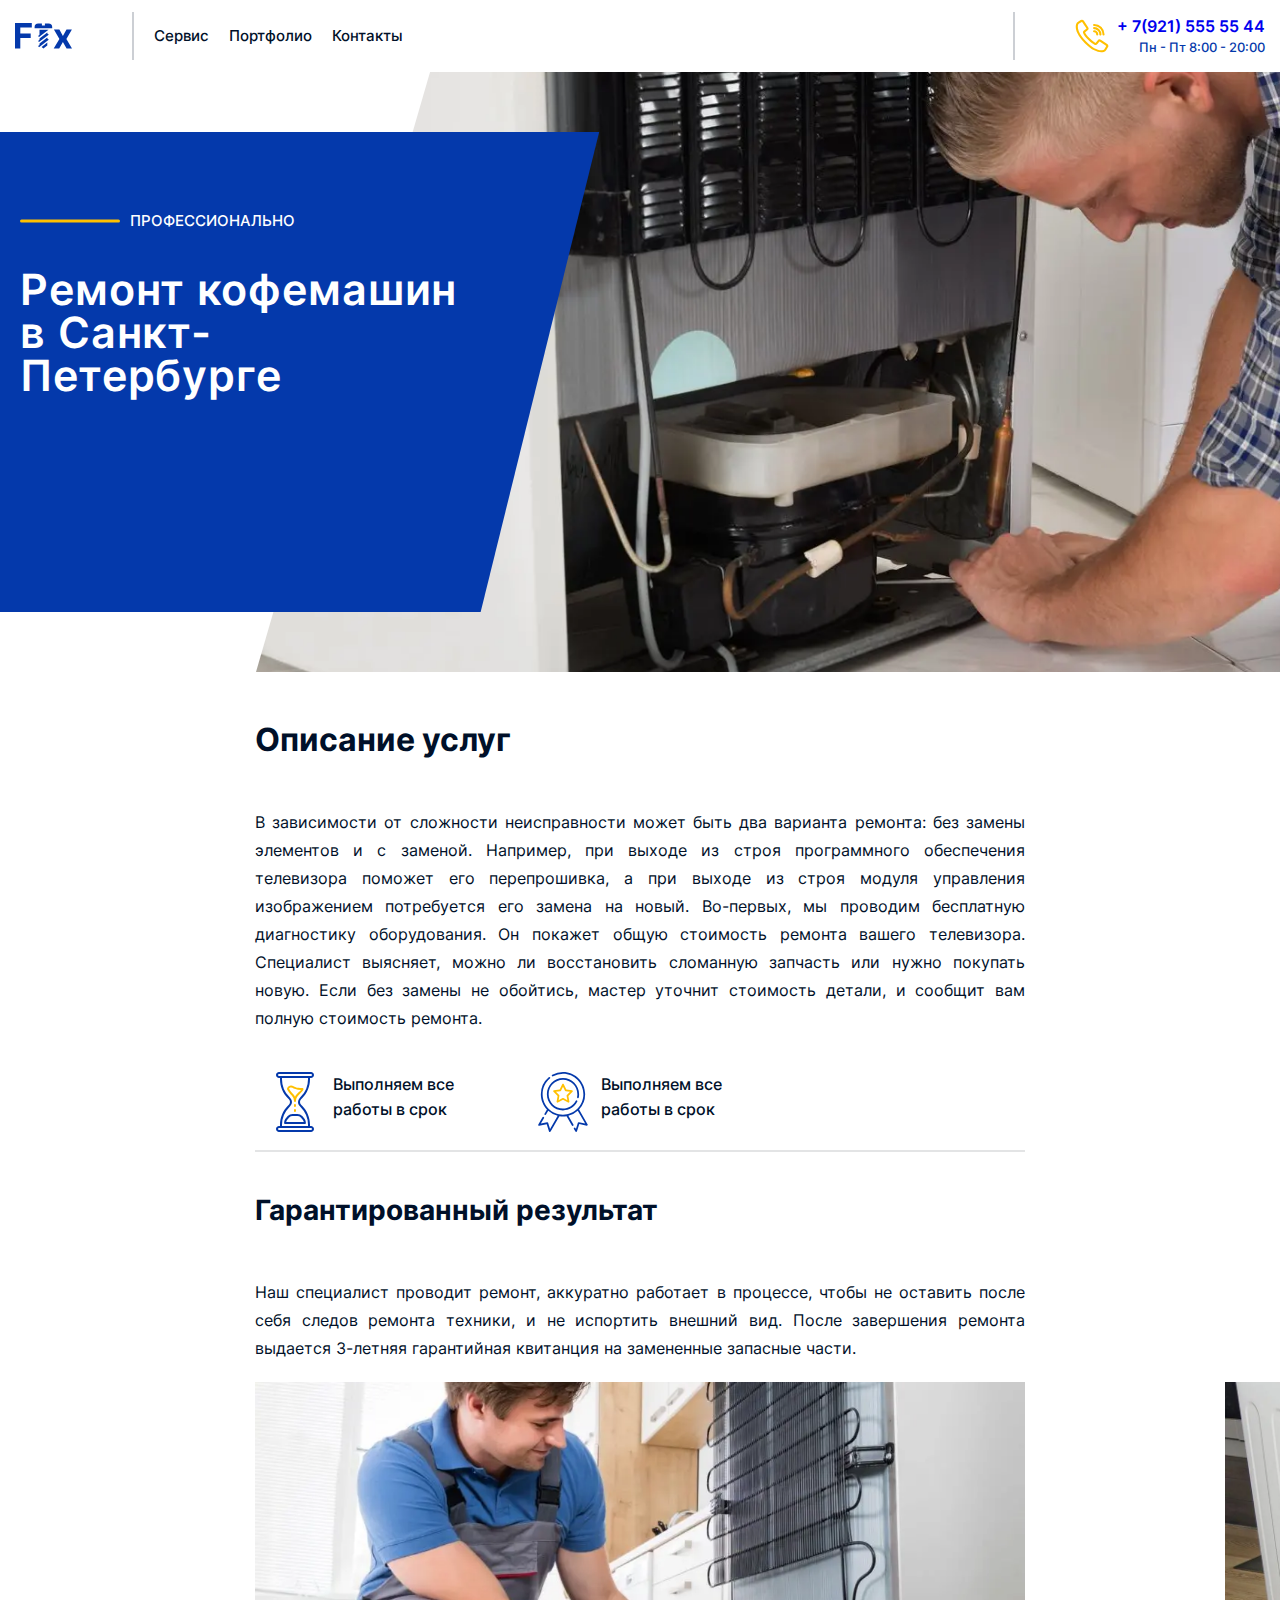
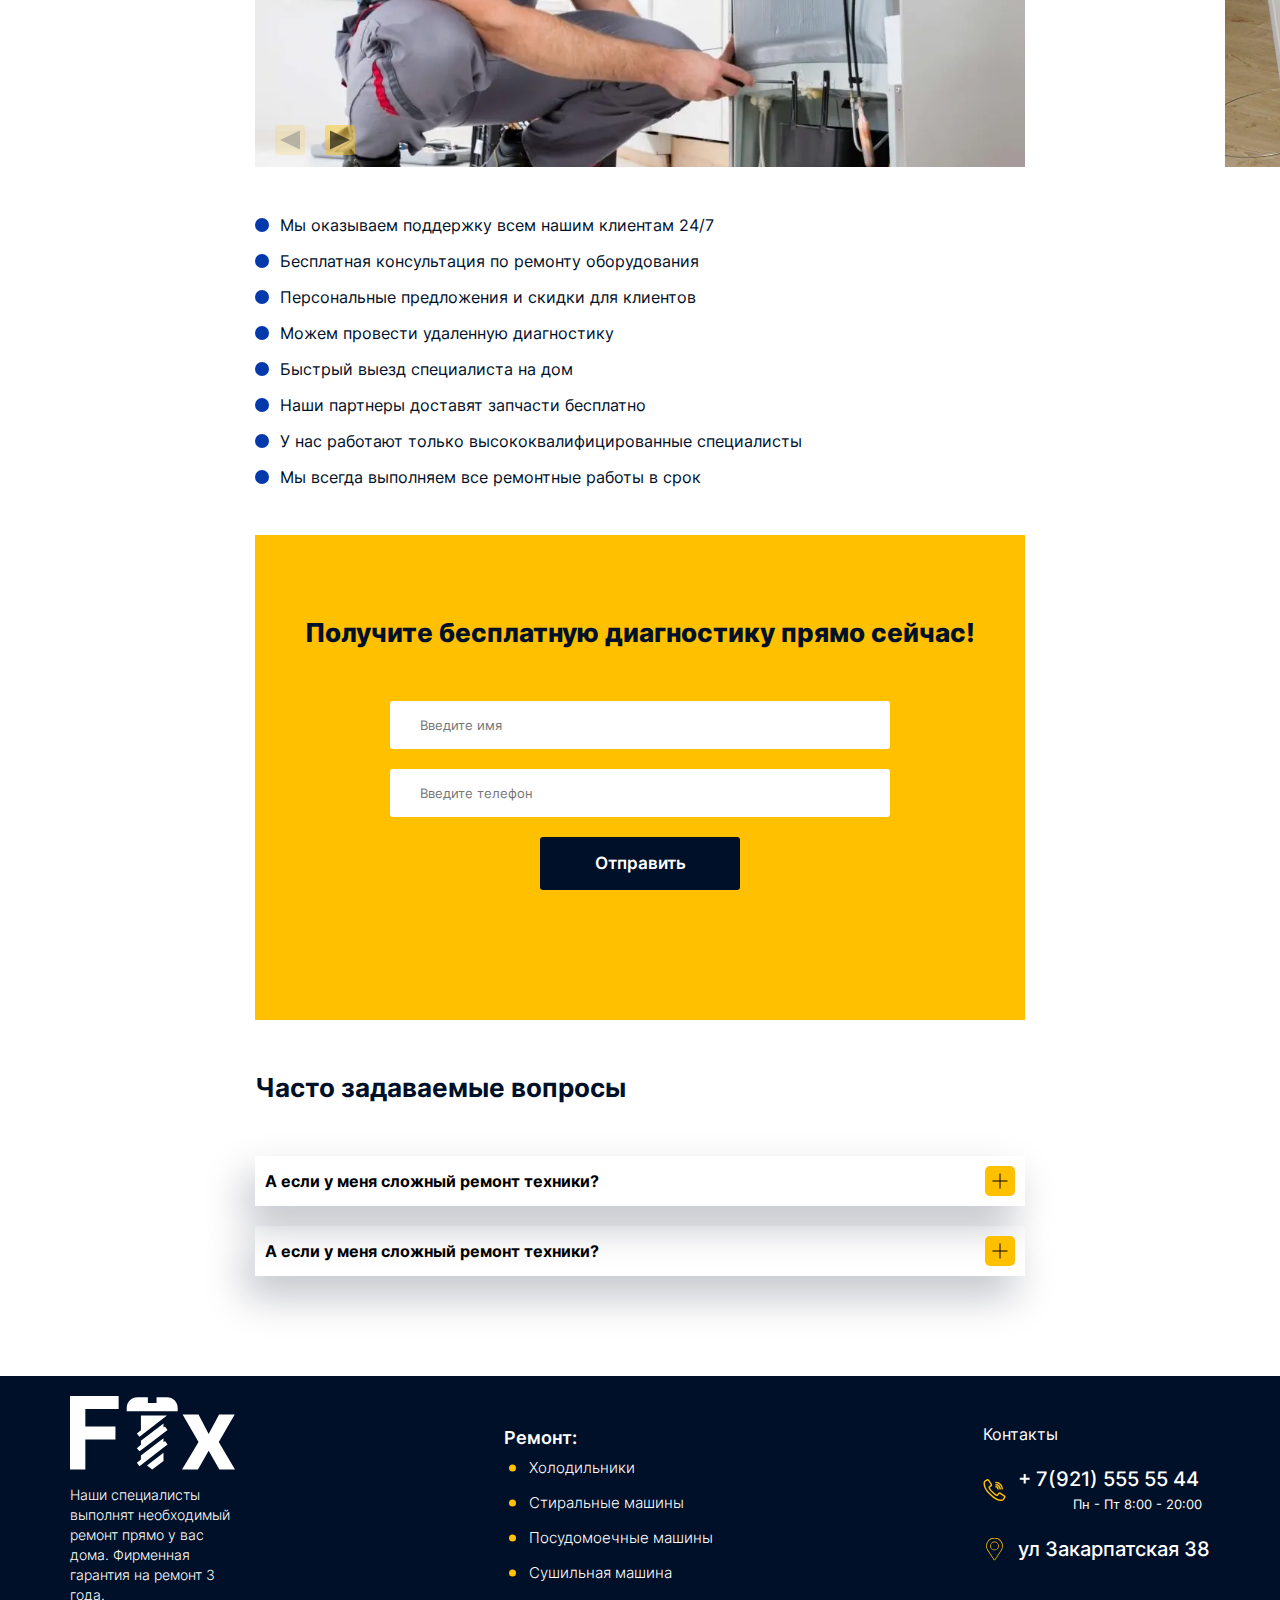
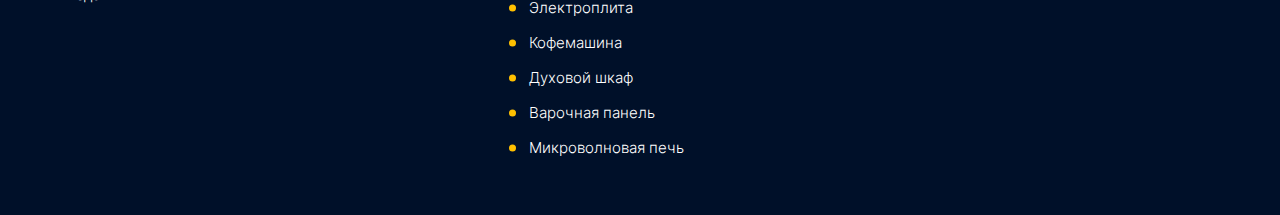
==== commit 7c4fa02e: "Update coffeemachine.html" ====
--- a/coffeemachine.html
+++ b/coffeemachine.html
@@ -12,7 +12,7 @@
     <link rel="apple-touch-icon" href="img/favicons/apple-touch-icon.png">
     <link rel="manifest" href="manifest.webmanifest">
   </head>
-  <link rel="stylesheet" href="css/libs/swiper-bundle.css">
+  <link rel="stylesheet" href="css/libs/swiper-bundle.min.css">
   <link rel="stylesheet" href="css/style.min.css">
   <body>
     <div class="wrapper">
@@ -182,4 +182,4 @@
     <script src="js/script-services.min.js"></script>
     <script src="js/script.min.js"></script>
   </body>
-</html>+</html>
